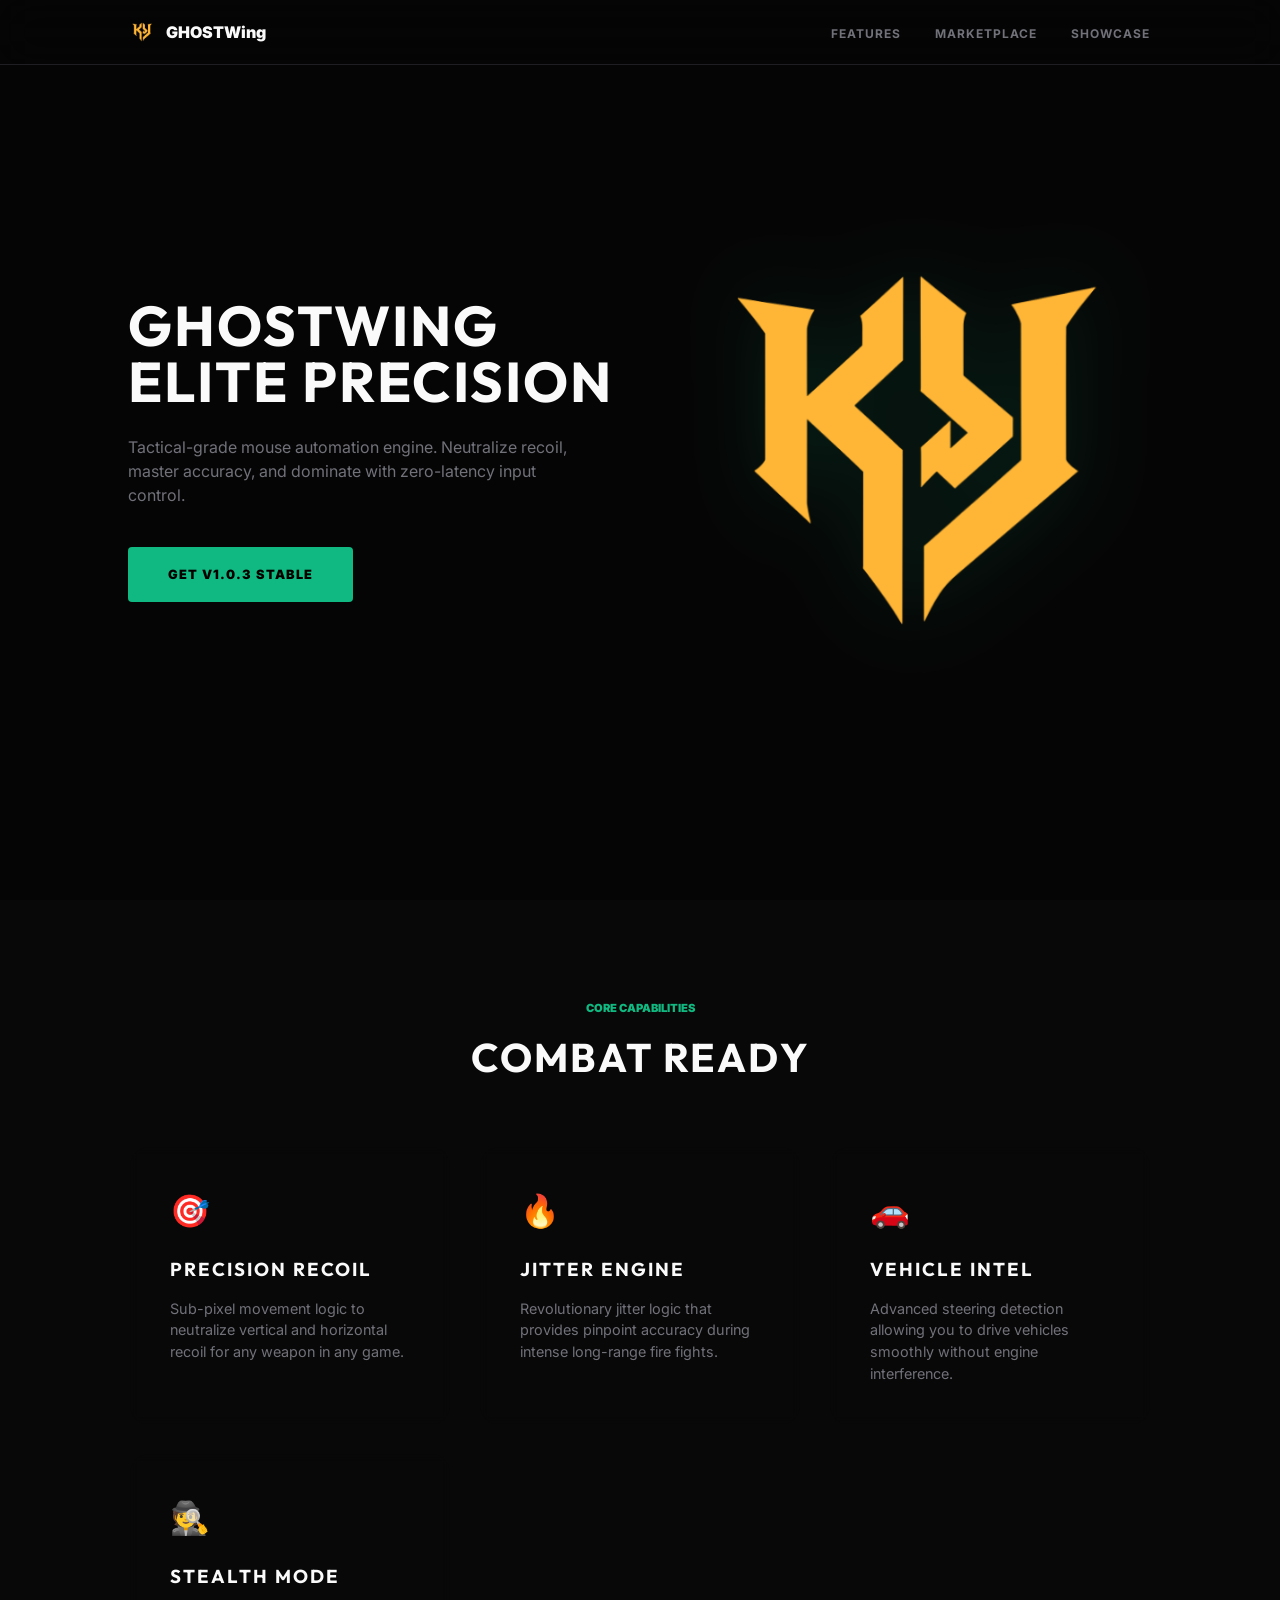
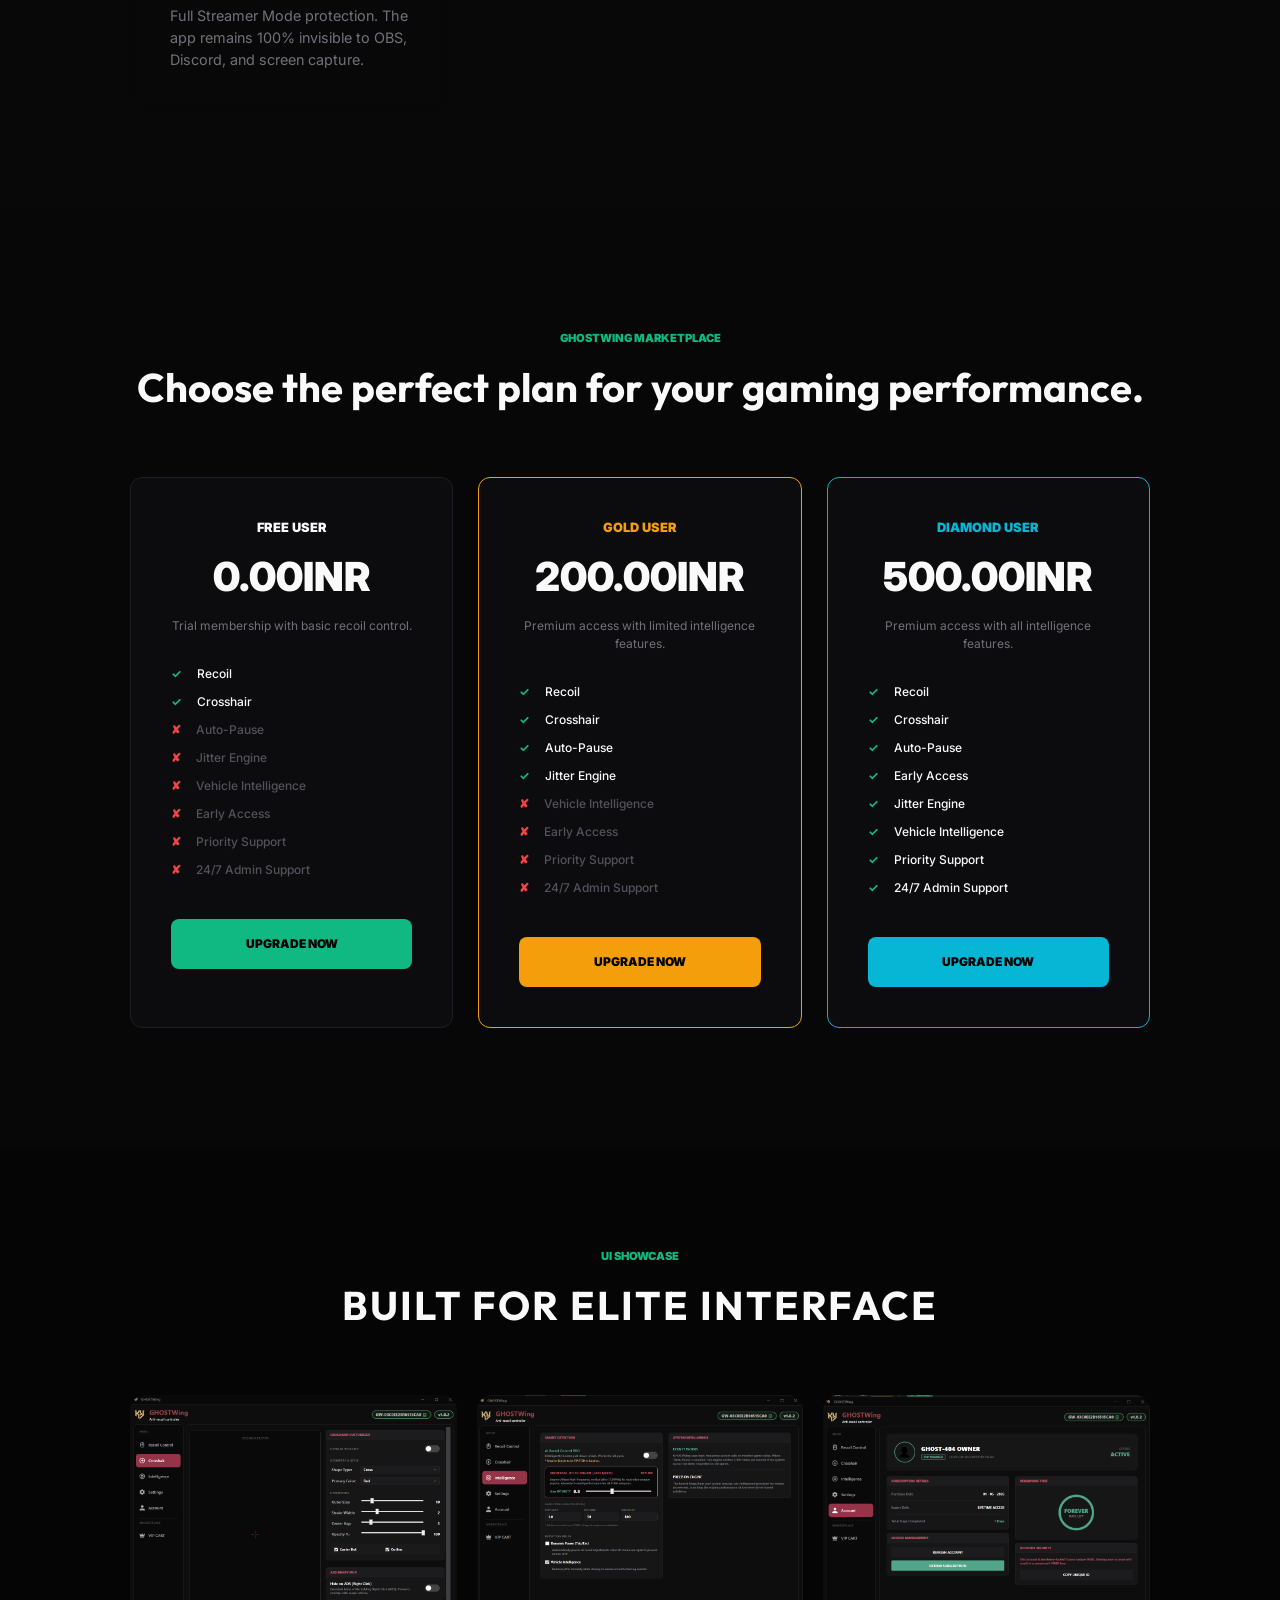
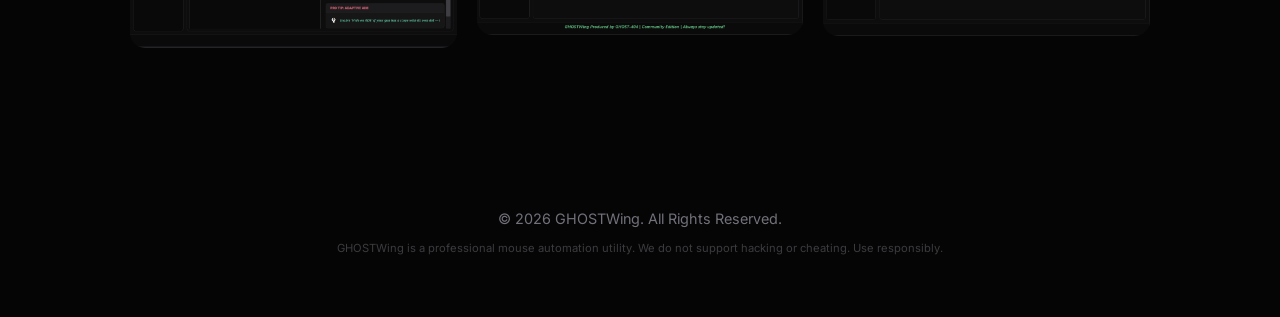
==== index.html @ a3e9ad62 "UI: Replicate app marketplace price chart exactly (INR prices, full features, check/cross icons)" ====
<!DOCTYPE html>
<html lang="en">
<head>
    <meta charset="UTF-8">
    <meta name="viewport" content="width=device-width, initial-scale=1.0">
    <title>GHOSTWing | Professional Mouse Automation</title>
    <link rel="stylesheet" href="style.css">
    <link rel="preconnect" href="https://fonts.googleapis.com">
    <link rel="preconnect" href="https://fonts.gstatic.com" crossorigin>
    <link href="https://fonts.googleapis.com/css2?family=Inter:wght@400;700;900&family=Outfit:wght@300;600;900&display=swap" rel="stylesheet">
</head>
<body>
    <nav class="glass-nav">
        <div class="nav-container">
            <div class="logo">
                <img src="assets/logo.png" alt="GHOSTWing Logo">
                <span>GHOSTWing</span>
            </div>
            <div class="nav-links">
                <a href="#features">Features</a>
                <a href="#plans">Marketplace</a>
                <a href="#screenshots">Showcase</a>
            </div>
        </div>
    </nav>

    <header class="hero">
        <div class="hero-content">
            <h1>GHOSTWing <br><span class="accent">Elite Precision</span></h1>
            <p>Tactical-grade mouse automation engine. Neutralize recoil, master accuracy, and dominate with zero-latency input control.</p>
            <div class="hero-btns">
                <a href="https://github.com/punisher-303/GHOSTWing/releases" class="btn-primary">Get v1.0.3 STABLE</a>
            </div>
        </div>
        <div class="hero-image">
            <img src="assets/logo.png" alt="GHOSTWing Logo" class="hero-logo">
        </div>
    </header>

    <section id="features" class="features">
        <div class="container">
            <span class="section-label">Core Capabilities</span>
            <h2 class="section-title">Combat <span class="accent">Ready</span></h2>
            <div class="feature-grid">
                <div class="feature-card glass">
                    <div class="f-icon">🎯</div>
                    <h3>Precision Recoil</h3>
                    <p>Sub-pixel movement logic to neutralize vertical and horizontal recoil for any weapon in any game.</p>
                </div>
                <div class="feature-card glass">
                    <div class="f-icon">🔥</div>
                    <h3>Jitter Engine</h3>
                    <p>Revolutionary jitter logic that provides pinpoint accuracy during intense long-range fire fights.</p>
                </div>
                <div class="feature-card glass">
                    <div class="f-icon">🚗</div>
                    <h3>Vehicle Intel</h3>
                    <p>Advanced steering detection allowing you to drive vehicles smoothly without engine interference.</p>
                </div>
                <div class="feature-card glass">
                    <div class="f-icon">🕵️</div>
                    <h3>Stealth Mode</h3>
                    <p>Full Streamer Mode protection. The app remains 100% invisible to OBS, Discord, and screen capture.</p>
                </div>
            </div>
        </div>
    </section>

    <section id="plans" class="pricing">
        <div class="container">
            <span class="section-label">GHOSTWing Marketplace</span>
            <h2 class="section-title" style="text-transform: none; letter-spacing: 0;">Choose the perfect plan for your gaming performance.</h2>
            <div class="plan-grid">
                <!-- Free User -->
                <div class="plan-card">
                    <div class="plan-name">FREE USER</div>
                    <div class="plan-price">0.00INR</div>
                    <div class="plan-desc">Trial membership with basic recoil control.</div>
                    <div class="features-list">
                        <div class="check"><span>✓</span> Recoil</div>
                        <div class="check"><span>✓</span> Crosshair</div>
                        <div class="cross"><span>✘</span> Auto-Pause</div>
                        <div class="cross"><span>✘</span> Jitter Engine</div>
                        <div class="cross"><span>✘</span> Vehicle Intelligence</div>
                        <div class="cross"><span>✘</span> Early Access</div>
                        <div class="cross"><span>✘</span> Priority Support</div>
                        <div class="cross"><span>✘</span> 24/7 Admin Support</div>
                    </div>
                    <a href="#" class="btn-plan btn-free">UPGRADE NOW</a>
                </div>

                <!-- Gold User -->
                <div class="plan-card gold">
                    <div class="plan-name" style="color: var(--gold)">GOLD USER</div>
                    <div class="plan-price">200.00INR</div>
                    <div class="plan-desc">Premium access with limited intelligence features.</div>
                    <div class="features-list">
                        <div class="check"><span>✓</span> Recoil</div>
                        <div class="check"><span>✓</span> Crosshair</div>
                        <div class="check"><span>✓</span> Auto-Pause</div>
                        <div class="check"><span>✓</span> Jitter Engine</div>
                        <div class="cross"><span>✘</span> Vehicle Intelligence</div>
                        <div class="cross"><span>✘</span> Early Access</div>
                        <div class="cross"><span>✘</span> Priority Support</div>
                        <div class="cross"><span>✘</span> 24/7 Admin Support</div>
                    </div>
                    <a href="#" class="btn-plan btn-gold">UPGRADE NOW</a>
                </div>

                <!-- Diamond User -->
                <div class="plan-card diamond">
                    <div class="plan-name" style="color: var(--diamond)">DIAMOND USER</div>
                    <div class="plan-price">500.00INR</div>
                    <div class="plan-desc">Premium access with all intelligence features.</div>
                    <div class="features-list">
                        <div class="check"><span>✓</span> Recoil</div>
                        <div class="check"><span>✓</span> Crosshair</div>
                        <div class="check"><span>✓</span> Auto-Pause</div>
                        <div class="check"><span>✓</span> Early Access</div>
                        <div class="check"><span>✓</span> Jitter Engine</div>
                        <div class="check"><span>✓</span> Vehicle Intelligence</div>
                        <div class="check"><span>✓</span> Priority Support</div>
                        <div class="check"><span>✓</span> 24/7 Admin Support</div>
                    </div>
                    <a href="#" class="btn-plan btn-diamond">UPGRADE NOW</a>
                </div>
            </div>
        </div>
    </section>

    <section id="screenshots" class="showcase">
        <div class="container">
            <span class="section-label">UI Showcase</span>
            <h2 class="section-title">Built For <span class="accent">Elite Interface</span></h2>
            <div class="gallery">
                <img src="Screenshots2.png" alt="Marketplace" class="glass-img">
                <img src="Screenshots3.png" alt="Account" class="glass-img">
                <img src="Screenshots4.png" alt="Recoil Engine" class="glass-img">
            </div>
        </div>
    </section>

    <footer>
        <div class="container">
            <p>© 2026 GHOSTWing. All Rights Reserved.</p>
            <p class="disclaimer">GHOSTWing is a professional mouse automation utility. We do not support hacking or cheating. Use responsibly.</p>
        </div>
    </footer>

    <script src="script.js"></script>
</body>
</html>
---- style.css ----
:root {
    --bg: #050505;
    --bg-alt: #080808;
    --accent: #10B981; /* Emerald */
    --gold: #F59E0B;
    --diamond: #06B6D4;
    --text: #FAFAFA;
    --text-dim: #71717A;
    --border: #1F1F23;
    --card-bg: #0C0C0E;
}

* {
    margin: 0;
    padding: 0;
    box-sizing: border-box;
    cursor: default;
}

body {
    background-color: var(--bg);
    background-image: url("https://www.transparenttextures.com/patterns/carbon-fibre.png"); /* Subtle industrial texture */
    color: var(--text);
    font-family: 'Inter', sans-serif;
    line-height: 1.5;
    overflow-x: hidden;
}

h1, h2, h3 {
    font-family: 'Outfit', sans-serif;
    text-transform: uppercase;
    letter-spacing: 2px;
}

.container {
    max-width: 1100px;
    margin: 0 auto;
    padding: 0 40px;
}

/* Nav - Tactical Minimalist */
.glass-nav {
    position: fixed;
    top: 0;
    width: 100%;
    z-index: 1000;
    background: rgba(5, 5, 5, 0.8);
    backdrop-filter: blur(20px);
    border-bottom: 1px solid var(--border);
}

.nav-container {
    max-width: 1100px;
    margin: 0 auto;
    padding: 20px 40px;
    display: flex;
    justify-content: space-between;
    align-items: center;
}

.logo {
    display: flex;
    align-items: center;
    gap: 12px;
    font-weight: 900;
    font-size: 1rem;
}

.logo img { height: 24px; }

.nav-links a {
    text-decoration: none;
    color: var(--text-dim);
    font-size: 0.75rem;
    font-weight: 700;
    text-transform: uppercase;
    letter-spacing: 1px;
    margin-left: 30px;
    transition: 0.2s;
}

.nav-links a:hover { color: var(--accent); }

/* Hero - Focus on Brand */
.hero {
    min-height: 100vh;
    display: flex;
    align-items: center;
    padding: 100px 10%;
    gap: 5%;
}

.hero-content { flex: 1; }

.hero h1 {
    font-size: 3.5rem;
    line-height: 1;
    margin-bottom: 25px;
}

.hero p {
    color: var(--text-dim);
    font-size: 1rem;
    max-width: 450px;
    margin-bottom: 40px;
}

.btn-primary {
    display: inline-block;
    background: var(--accent);
    color: #000;
    text-decoration: none;
    padding: 18px 40px;
    border-radius: 4px; /* Sharper industrial corners */
    font-weight: 900;
    text-transform: uppercase;
    font-size: 0.8rem;
    letter-spacing: 1px;
    transition: 0.3s cubic-bezier(0.23, 1, 0.32, 1);
}

.btn-primary:hover {
    transform: scale(1.05);
    box-shadow: 0 0 30px rgba(16, 185, 129, 0.4);
}

.hero-image {
    flex: 1;
    display: flex;
    justify-content: center;
}

.hero-logo {
    width: 100%;
    max-width: 450px;
    filter: drop-shadow(0 0 40px rgba(16, 185, 129, 0.15));
    transform: perspective(1000px) rotateY(-10deg);
    animation: float 8s ease-in-out infinite;
}

@keyframes float {
    0%, 100% { transform: perspective(1000px) rotateY(-10deg) translateY(0); }
    50% { transform: perspective(1000px) rotateY(-5deg) translateY(-20px); }
}

/* Pricing Section - Exact App Match */
.pricing {
    padding: 120px 0;
    background: #070708;
}

.section-label {
    color: var(--accent);
    font-size: 0.7rem;
    font-weight: 900;
    text-transform: uppercase;
    display: block;
    text-align: center;
    margin-bottom: 10px;
}

.section-title {
    text-align: center;
    font-size: 2rem;
    margin-bottom: 60px;
}

.plan-grid {
    display: grid;
    grid-template-columns: repeat(auto-fit, minmax(300px, 1fr));
    gap: 25px;
}

.plan-card {
    background: var(--card-bg);
    border: 1px solid var(--border);
    padding: 40px;
    border-radius: 12px;
    text-align: center;
    transition: 0.3s;
}

.plan-card:hover {
    border-color: #333;
    transform: translateY(-5px);
}

.plan-card.gold { border-color: var(--gold); }
.plan-card.diamond { border-color: var(--diamond); }

.plan-name { font-size: 0.8rem; font-weight: 900; margin-bottom: 10px; }
.plan-price { font-size: 2.5rem; font-weight: 900; margin-bottom: 10px; }
.plan-desc { color: var(--text-dim); font-size: 0.75rem; margin-bottom: 30px; }

.features-list { text-align: left; margin-bottom: 40px; }
.features-list div { font-size: 0.75rem; margin-bottom: 10px; font-weight: 500; }

.features-list .check span { color: #10B981; margin-right: 12px; font-weight: bold; }
.features-list .cross span { color: #EF4444; margin-right: 12px; font-weight: bold; }
.features-list .cross { color: #52525B; } /* Dim text for disabled features */

.btn-plan {
    display: block;
    width: 100%;
    padding: 16px;
    border-radius: 8px;
    text-decoration: none;
    font-weight: 900;
    font-size: 0.75rem;
    text-transform: uppercase;
    transition: 0.3s;
    text-align: center;
}

.btn-free { background: var(--accent); color: #000; }
.btn-gold { background: var(--gold); color: #000; }
.btn-diamond { background: var(--diamond); color: #000; }

.btn-plan:hover { filter: brightness(1.1); transform: scale(1.02); }

@media (max-width: 968px) {
    .hero { flex-direction: column; text-align: center; padding-top: 150px; }
    .hero h1 { font-size: 2.5rem; }
    .hero-logo { max-width: 300px; margin-top: 50px; }
}

/* Features */
.features {
    padding: 100px 0;
    background-color: var(--bg-alt);
}

.section-title {
    text-align: center;
    font-size: 2.5rem;
    margin-bottom: 60px;
}

.feature-grid {
    display: grid;
    grid-template-columns: repeat(auto-fit, minmax(250px, 1fr));
    gap: 30px;
}

.glass {
    background: var(--glass);
    border: 1px solid var(--glass-border);
    backdrop-filter: blur(5px);
    padding: 40px;
    border-radius: 20px;
    transition: 0.3s;
}

.glass:hover {
    border-color: var(--accent);
    transform: translateY(-10px);
}

.f-icon {
    font-size: 2rem;
    margin-bottom: 20px;
}

.feature-card h3 {
    margin-bottom: 15px;
}

.feature-card p {
    color: var(--text-dim);
    font-size: 0.9rem;
}

/* Showcase */
.showcase {
    padding: 100px 0;
}

.gallery {
    display: grid;
    grid-template-columns: repeat(auto-fit, minmax(300px, 1fr));
    gap: 20px;
}

.glass-img {
    width: 100%;
    border-radius: 15px;
    border: 1px solid var(--glass-border);
    transition: 0.5s;
    filter: grayscale(0.5);
}

.glass-img:hover {
    filter: grayscale(0);
    transform: scale(1.02);
}

/* Footer */
footer {
    padding: 60px 0;
    text-align: center;
    border-top: 1px solid var(--glass-border);
}

footer p {
    color: var(--text-dim);
    font-size: 0.9rem;
}

.disclaimer {
    margin-top: 10px;
    font-size: 0.7rem !important;
    opacity: 0.5;
}

@media (max-width: 968px) {
    .hero {
        flex-direction: column;
        text-align: center;
        padding-top: 150px;
    }
    .hero-content {
        max-width: 100%;
        margin-bottom: 60px;
    }
    .hero-image {
        width: 80%;
    }
    .hero h1 {
        font-size: 2.5rem;
    }
    .hero-btns {
        justify-content: center;
    }
}
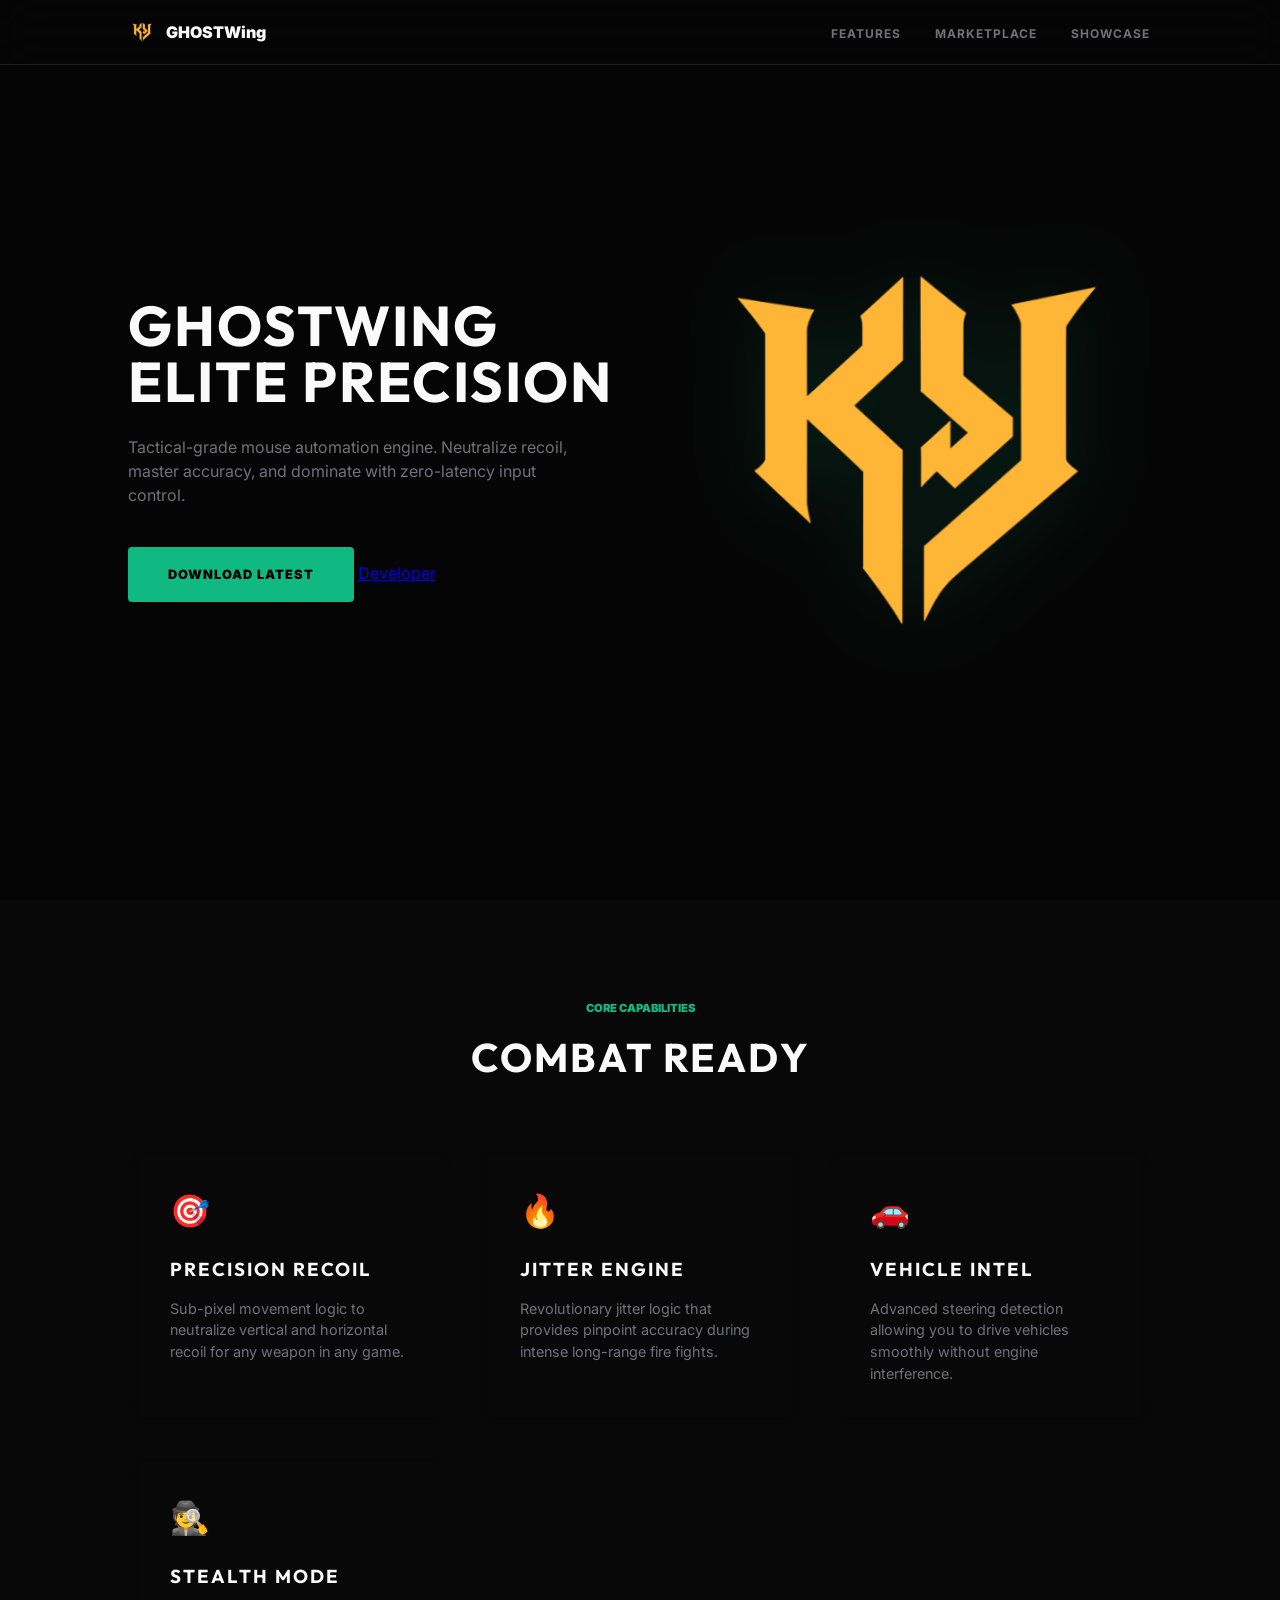
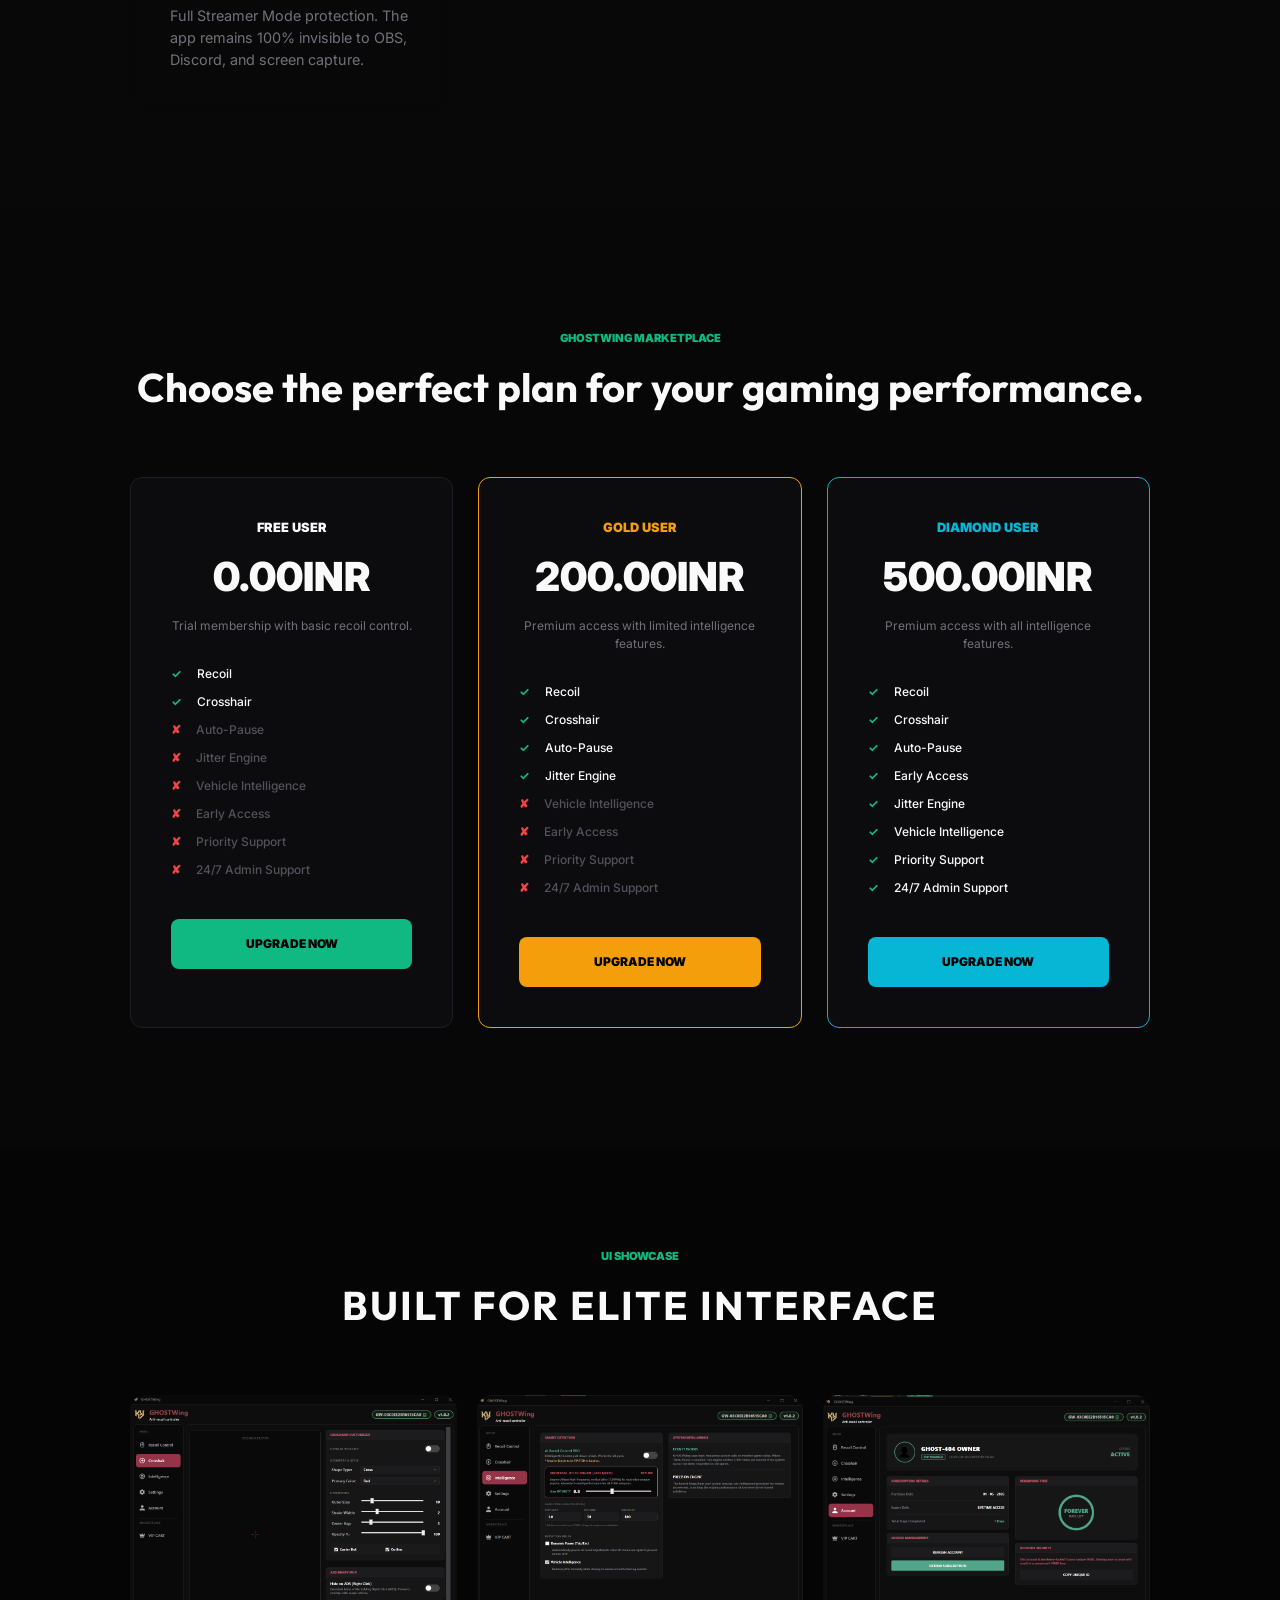
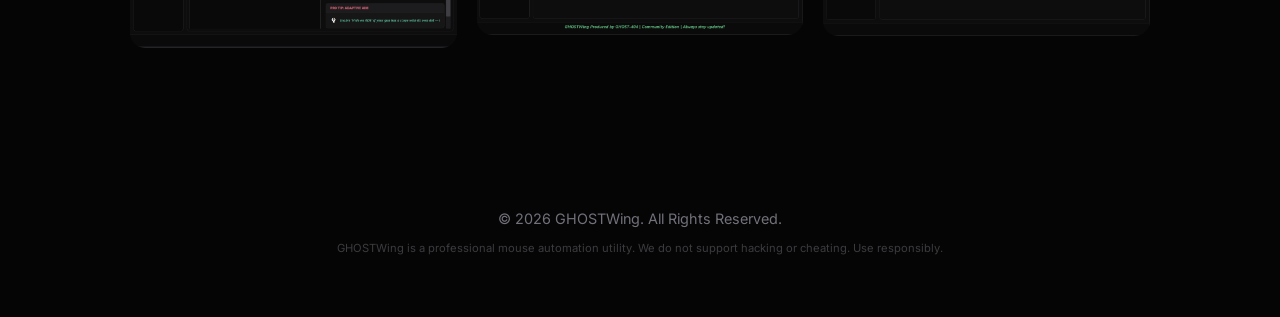
==== commit c19135f1: "UI: Add Developer button and dynamic GitHub release tracking for Download button" ====
--- a/index.html
+++ b/index.html
@@ -29,7 +29,8 @@
             <h1>GHOSTWing <br><span class="accent">Elite Precision</span></h1>
             <p>Tactical-grade mouse automation engine. Neutralize recoil, master accuracy, and dominate with zero-latency input control.</p>
             <div class="hero-btns">
-                <a href="https://github.com/punisher-303/GHOSTWing/releases" class="btn-primary">Get v1.0.3 STABLE</a>
+                <a href="#" id="download-btn" class="btn-primary">Download Latest</a>
+                <a href="https://instagram.com/appuz.404" class="btn-secondary">Developer</a>
             </div>
         </div>
         <div class="hero-image">
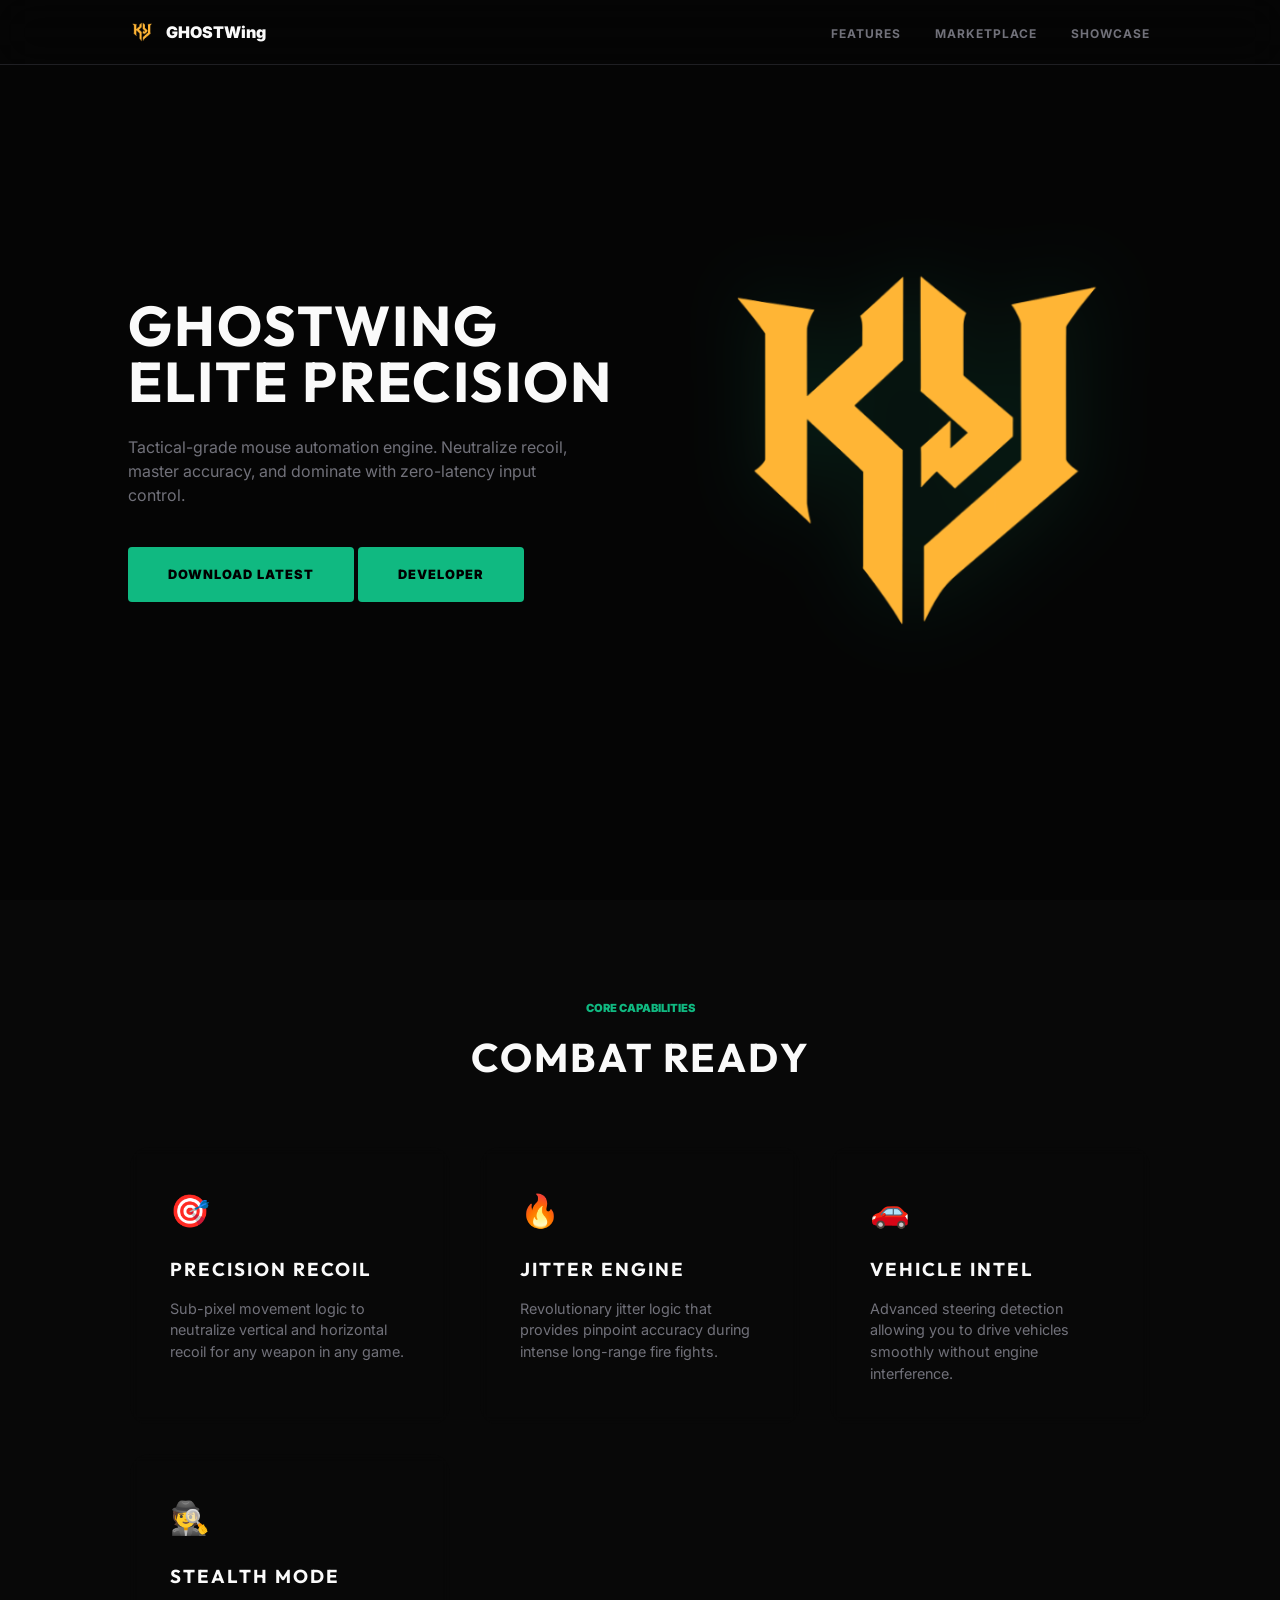
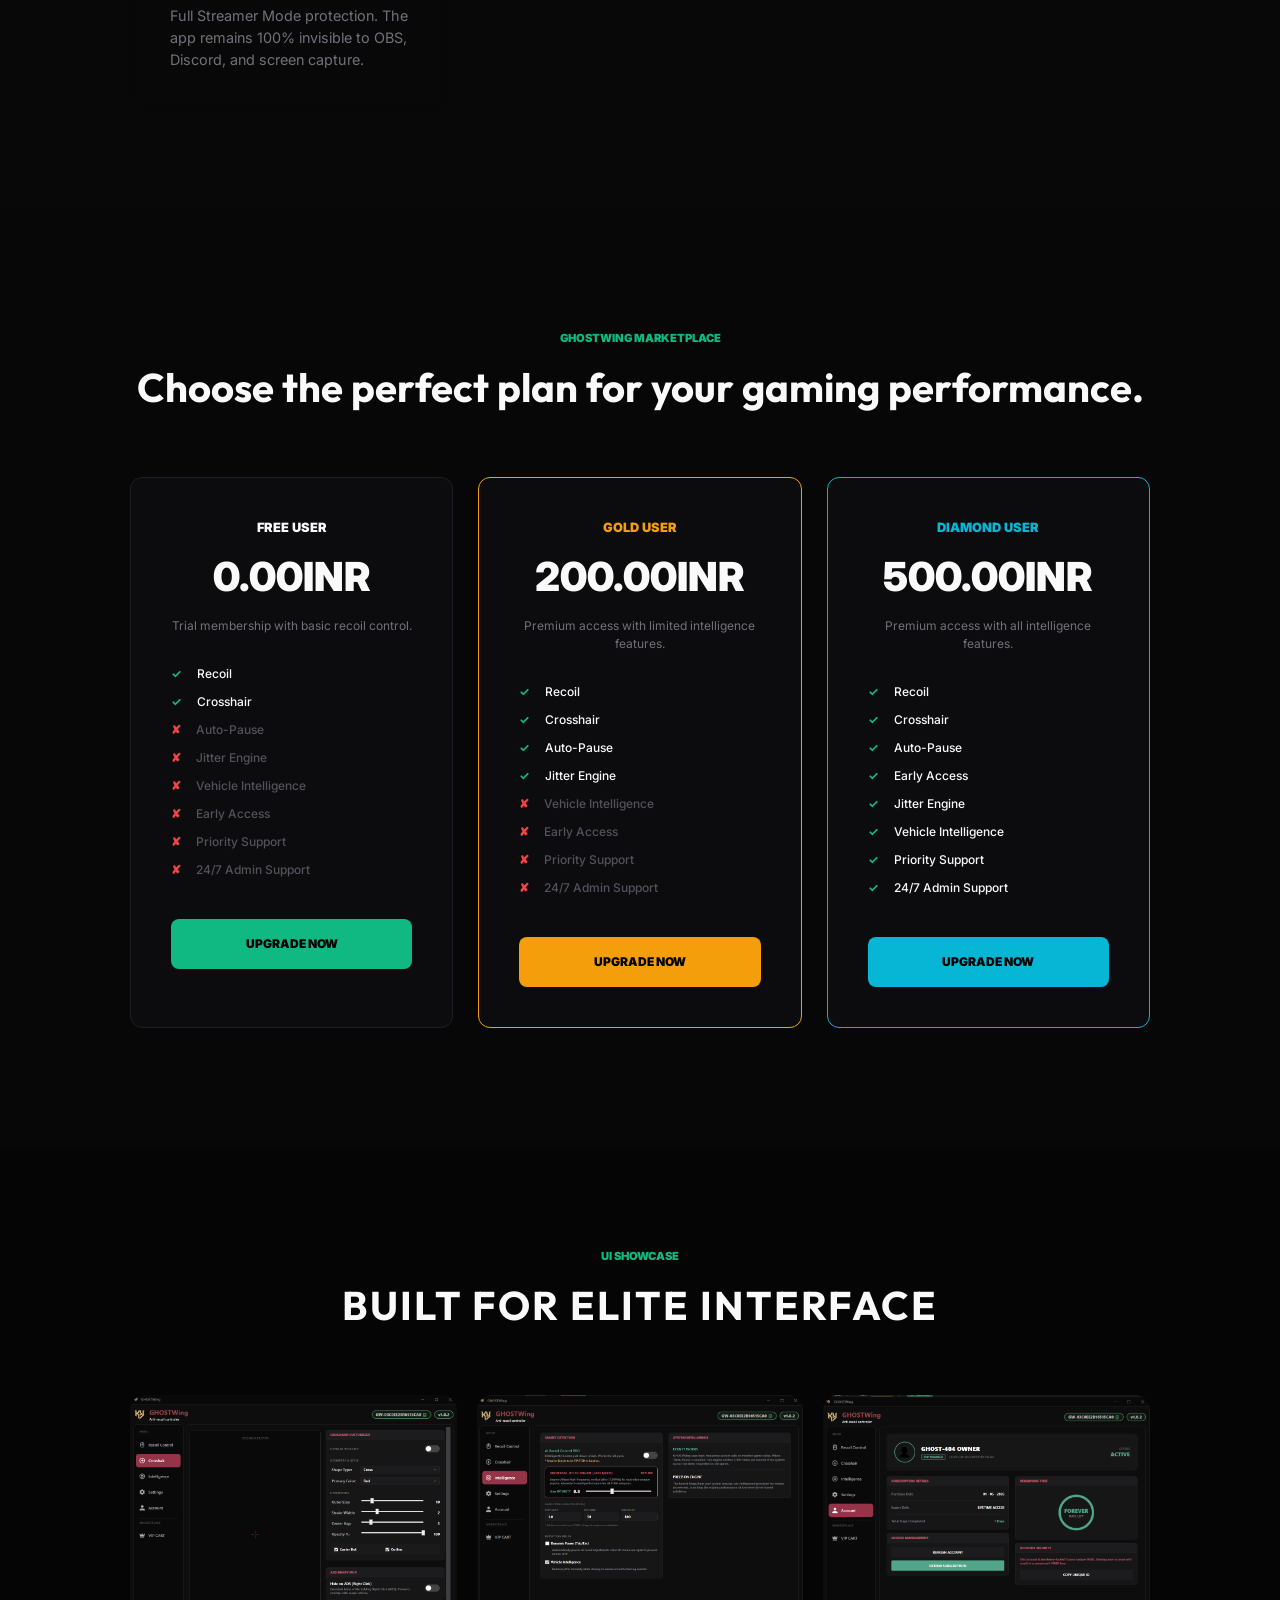
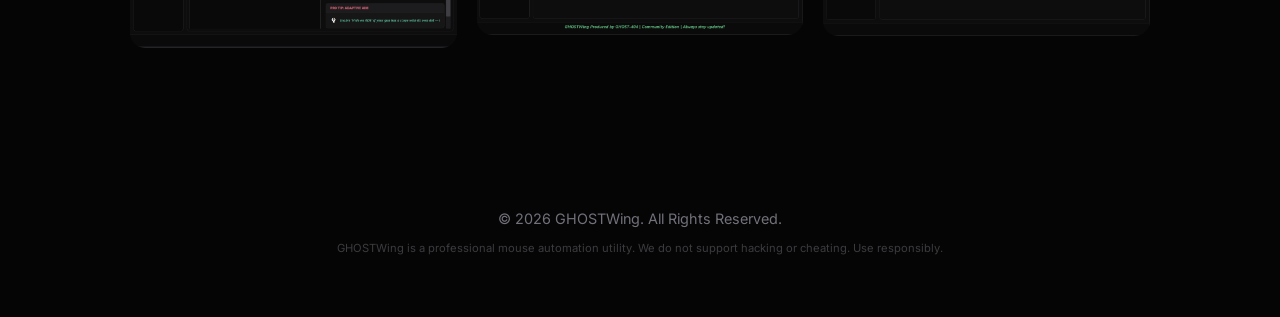
==== commit 62bedd04: "UI: Match Developer button style with Download button (btn-primary)" ====
--- a/index.html
+++ b/index.html
@@ -30,7 +30,7 @@
             <p>Tactical-grade mouse automation engine. Neutralize recoil, master accuracy, and dominate with zero-latency input control.</p>
             <div class="hero-btns">
                 <a href="#" id="download-btn" class="btn-primary">Download Latest</a>
-                <a href="https://instagram.com/appuz.404" class="btn-secondary">Developer</a>
+                <a href="https://instagram.com/appuz.404" class="btn-primary">Developer</a>
             </div>
         </div>
         <div class="hero-image">
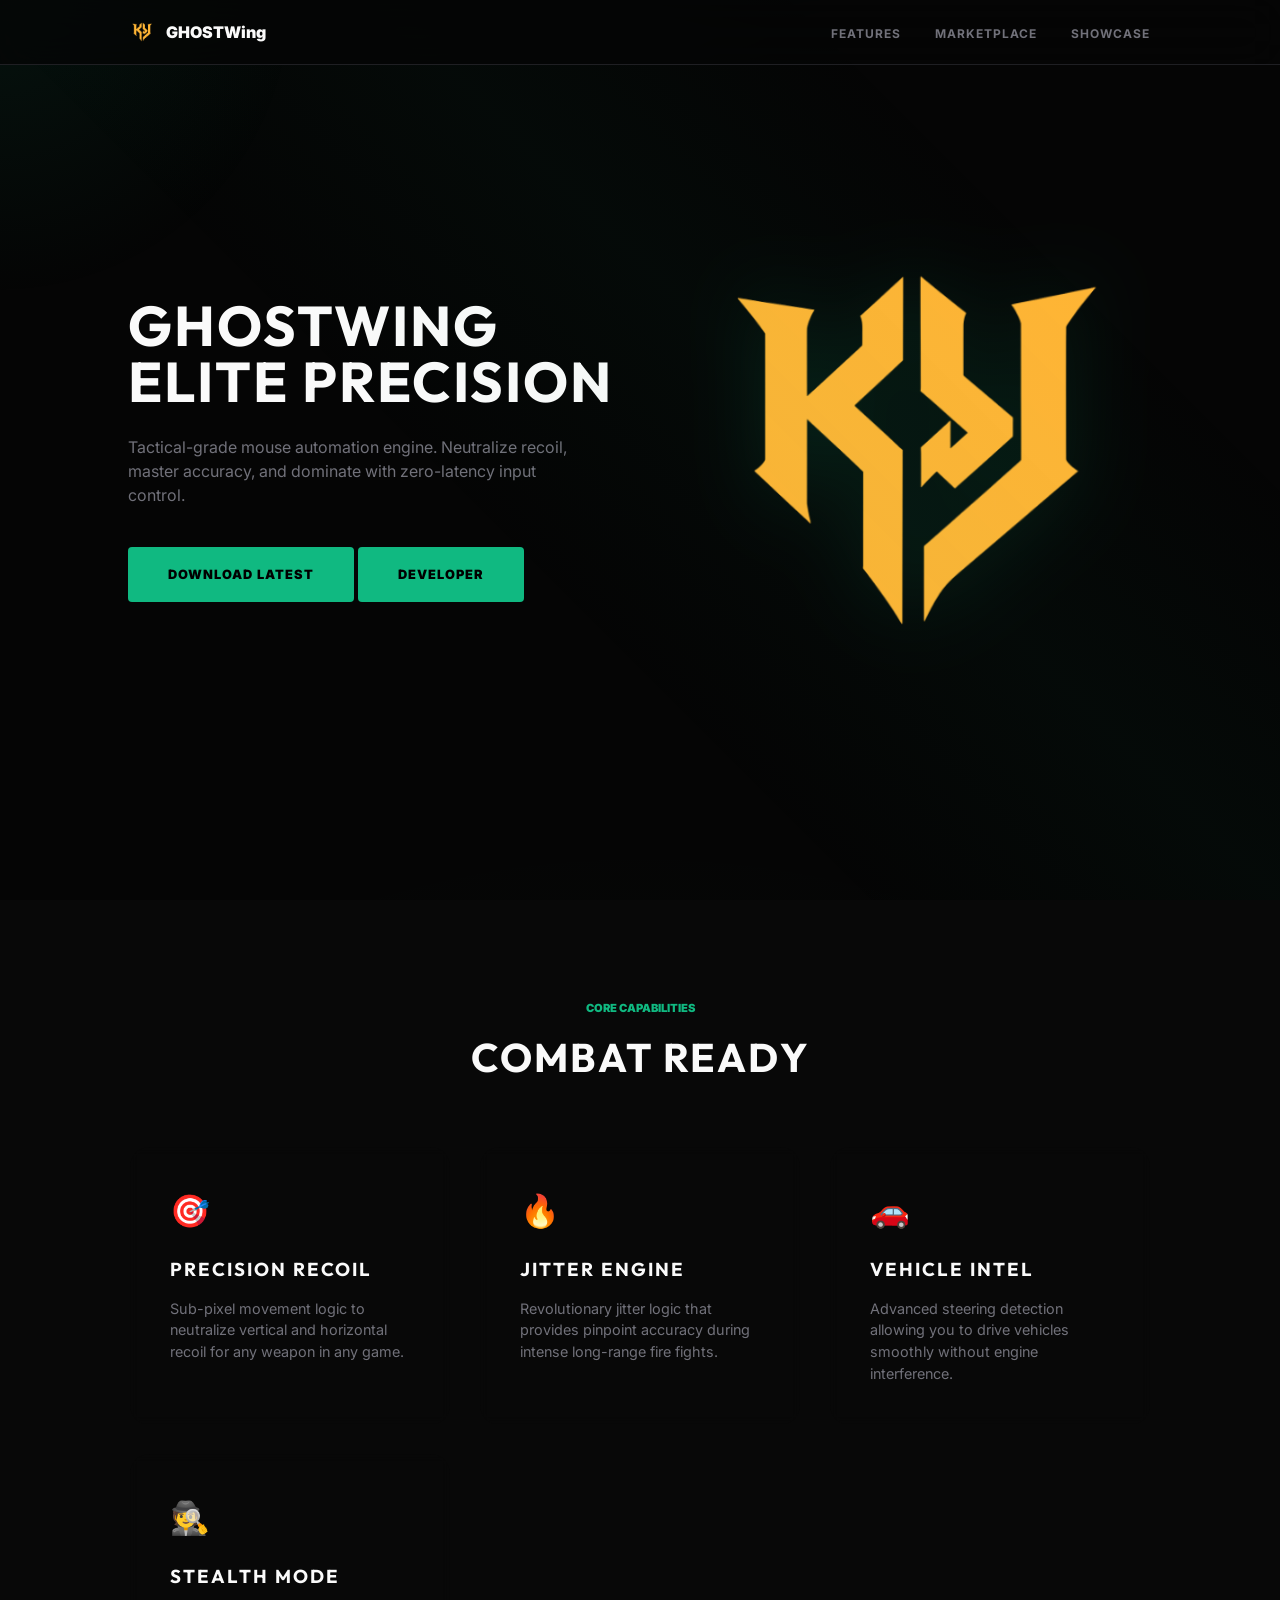
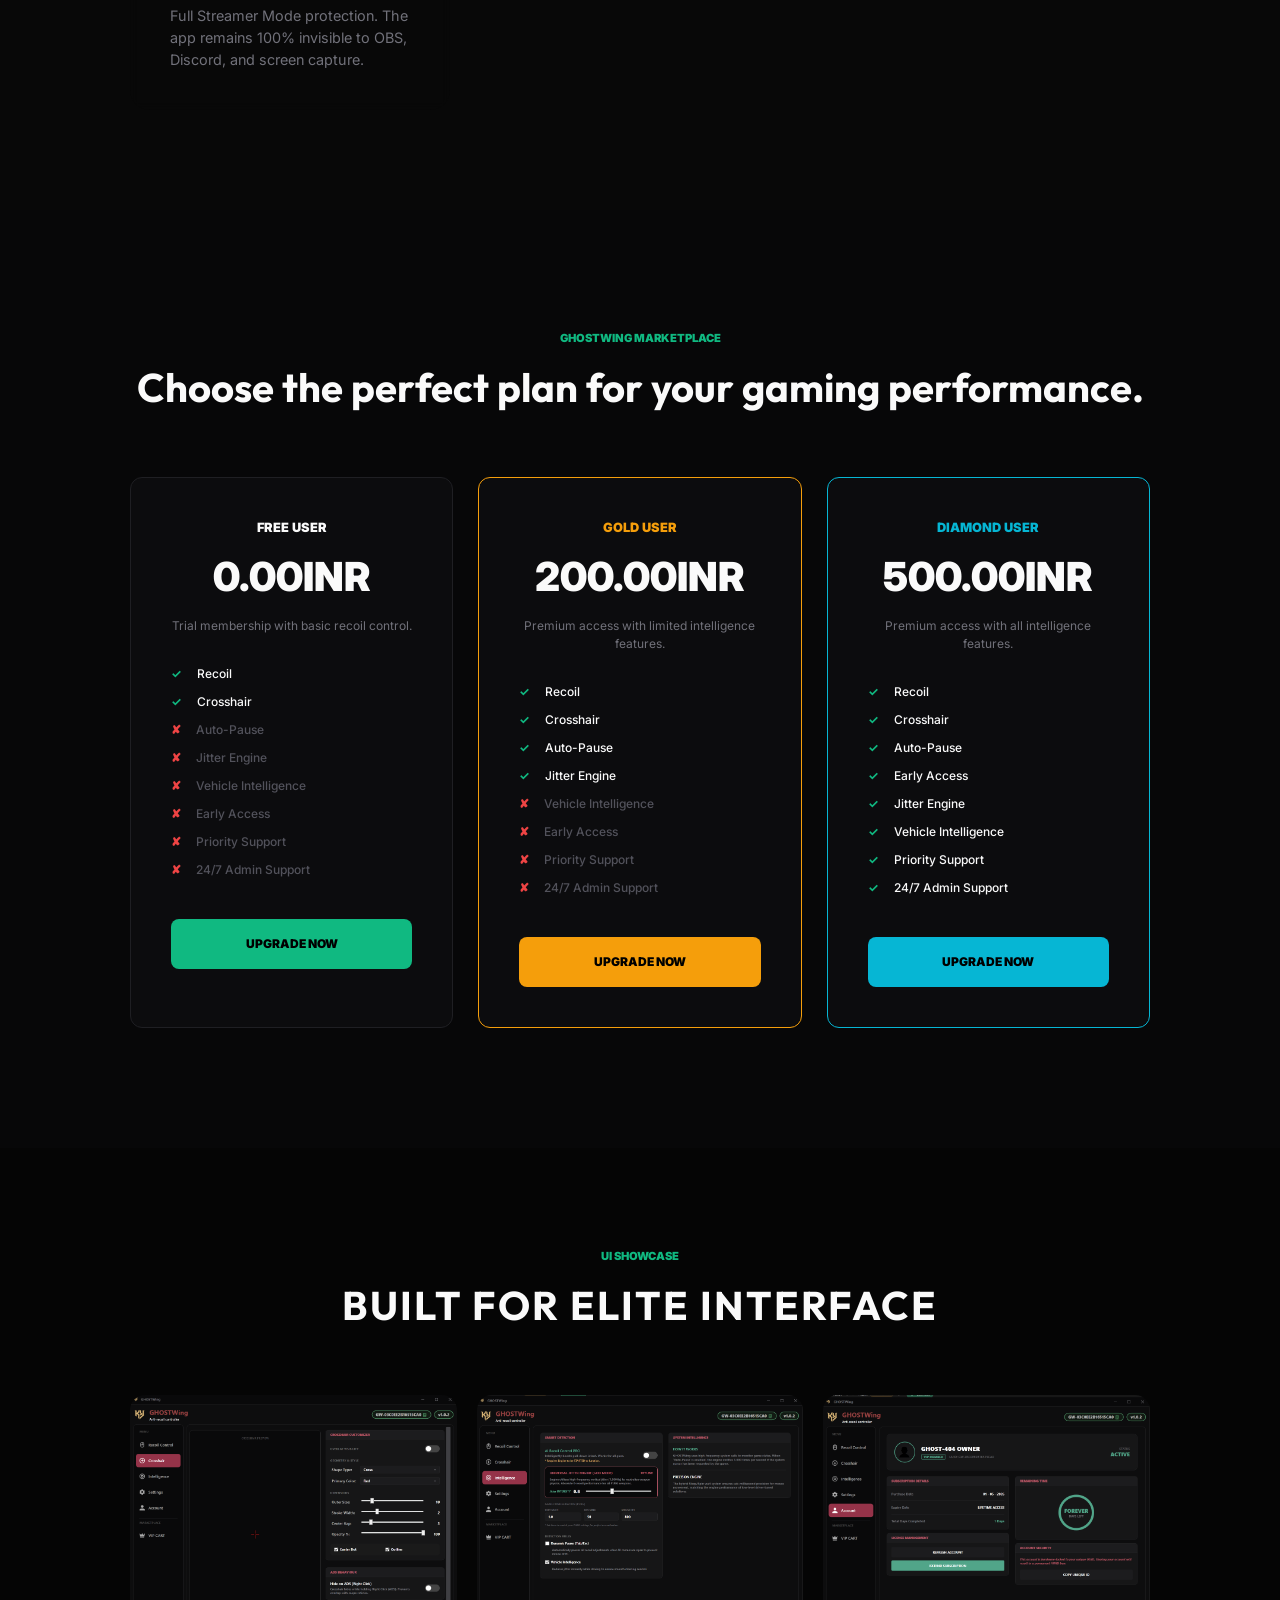
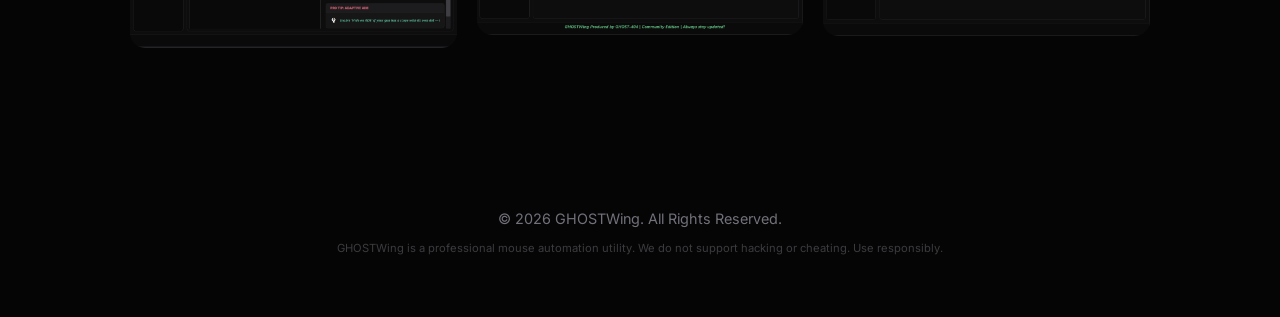
==== commit 7b3ecd86: "UI: Add animated mesh gradient background and interactive mouse glow effect" ====
--- a/index.html
+++ b/index.html
@@ -10,6 +10,7 @@
     <link href="https://fonts.googleapis.com/css2?family=Inter:wght@400;700;900&family=Outfit:wght@300;600;900&display=swap" rel="stylesheet">
 </head>
 <body>
+    <div id="mouse-glow"></div>
     <nav class="glass-nav">
         <div class="nav-container">
             <div class="logo">
--- a/style.css
+++ b/style.css
@@ -19,11 +19,46 @@
 
 body {
     background-color: var(--bg);
-    background-image: url("https://www.transparenttextures.com/patterns/carbon-fibre.png"); /* Subtle industrial texture */
+    background-image: 
+        radial-gradient(circle at 50% 50%, rgba(16, 185, 129, 0.05) 0%, transparent 50%),
+        url("https://www.transparenttextures.com/patterns/carbon-fibre.png");
     color: var(--text);
     font-family: 'Inter', sans-serif;
     line-height: 1.5;
     overflow-x: hidden;
+    position: relative;
+}
+
+#mouse-glow {
+    position: fixed;
+    top: 0;
+    left: 0;
+    width: 600px;
+    height: 600px;
+    background: radial-gradient(circle, rgba(16, 185, 129, 0.08) 0%, transparent 70%);
+    pointer-events: none;
+    z-index: 0;
+    transform: translate(-50%, -50%);
+    transition: transform 0.1s ease-out;
+}
+
+body::before {
+    content: "";
+    position: fixed;
+    top: 0;
+    left: 0;
+    width: 100%;
+    height: 100%;
+    background: linear-gradient(45deg, transparent 40%, rgba(16, 185, 129, 0.03) 50%, transparent 60%);
+    background-size: 200% 200%;
+    animation: meshMove 10s infinite linear;
+    pointer-events: none;
+    z-index: 1;
+}
+
+@keyframes meshMove {
+    0% { background-position: 0% 0%; }
+    100% { background-position: 200% 200%; }
 }
 
 h1, h2, h3 {
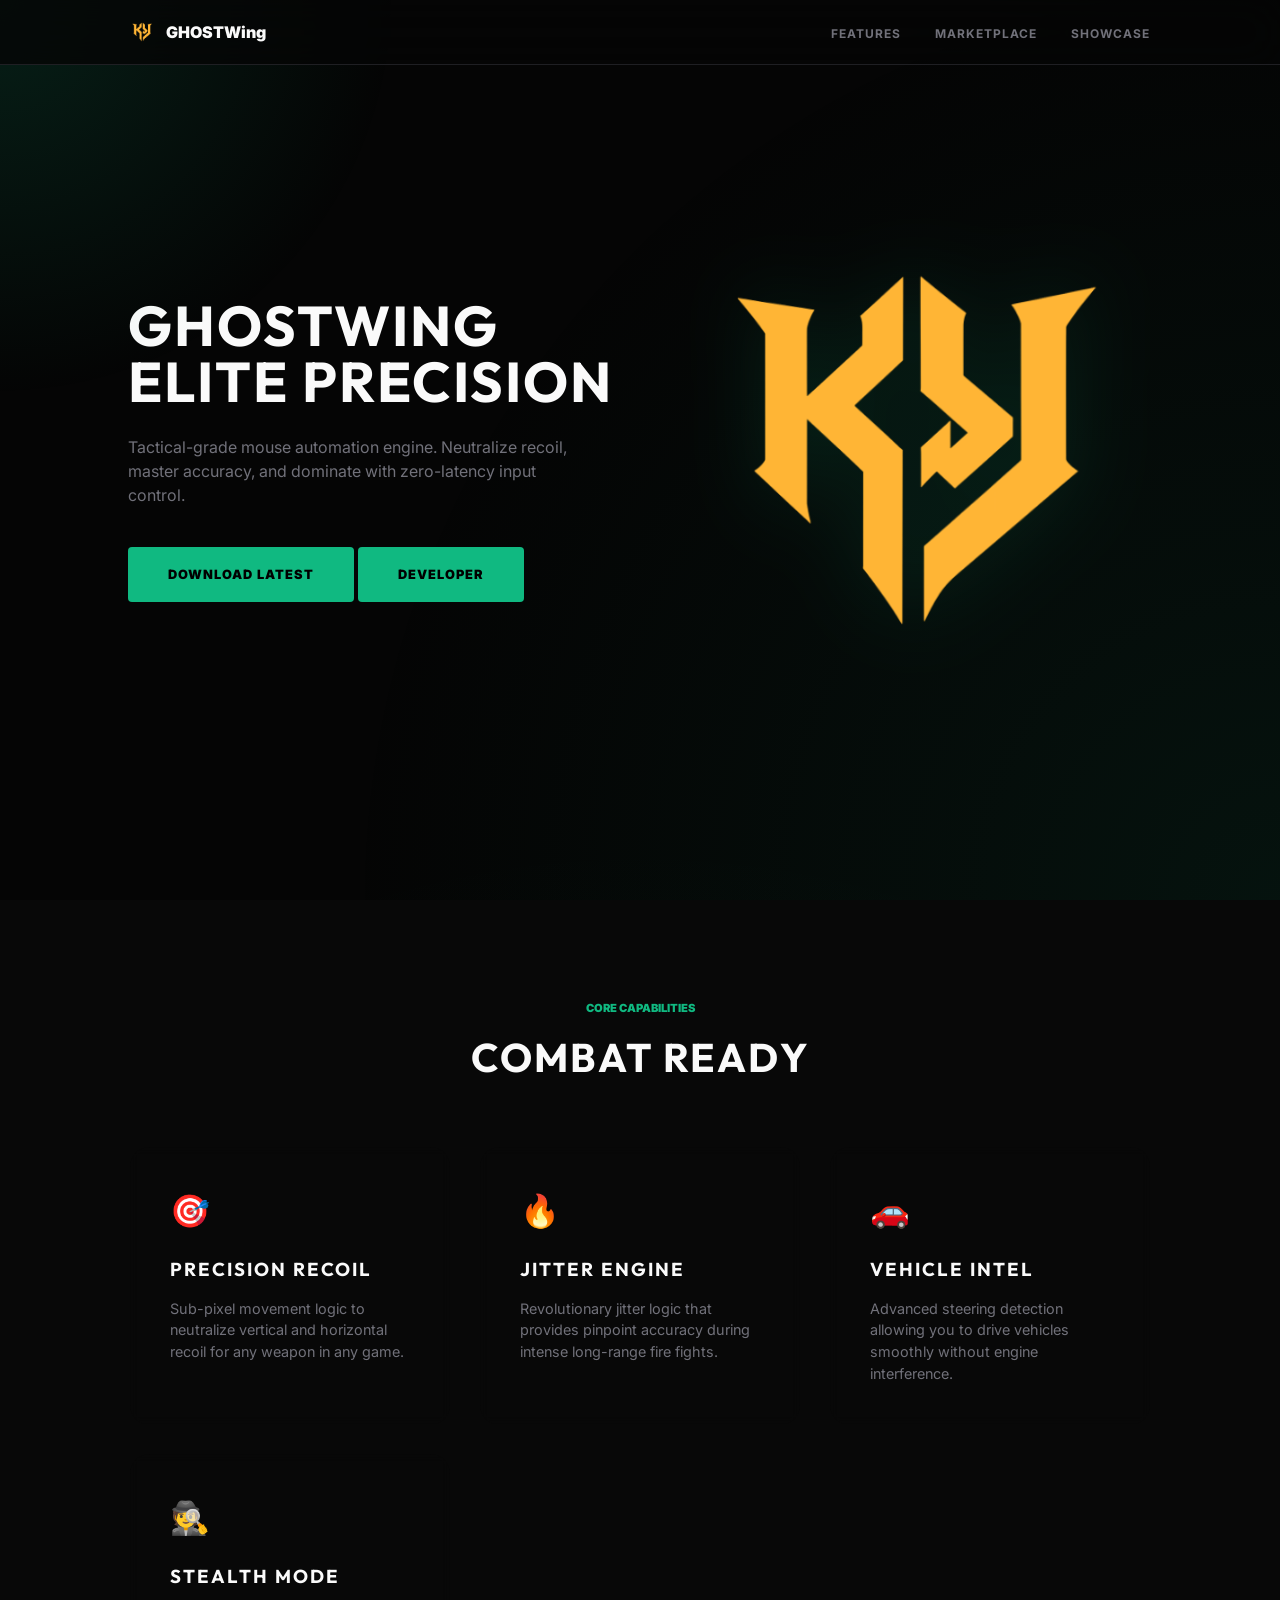
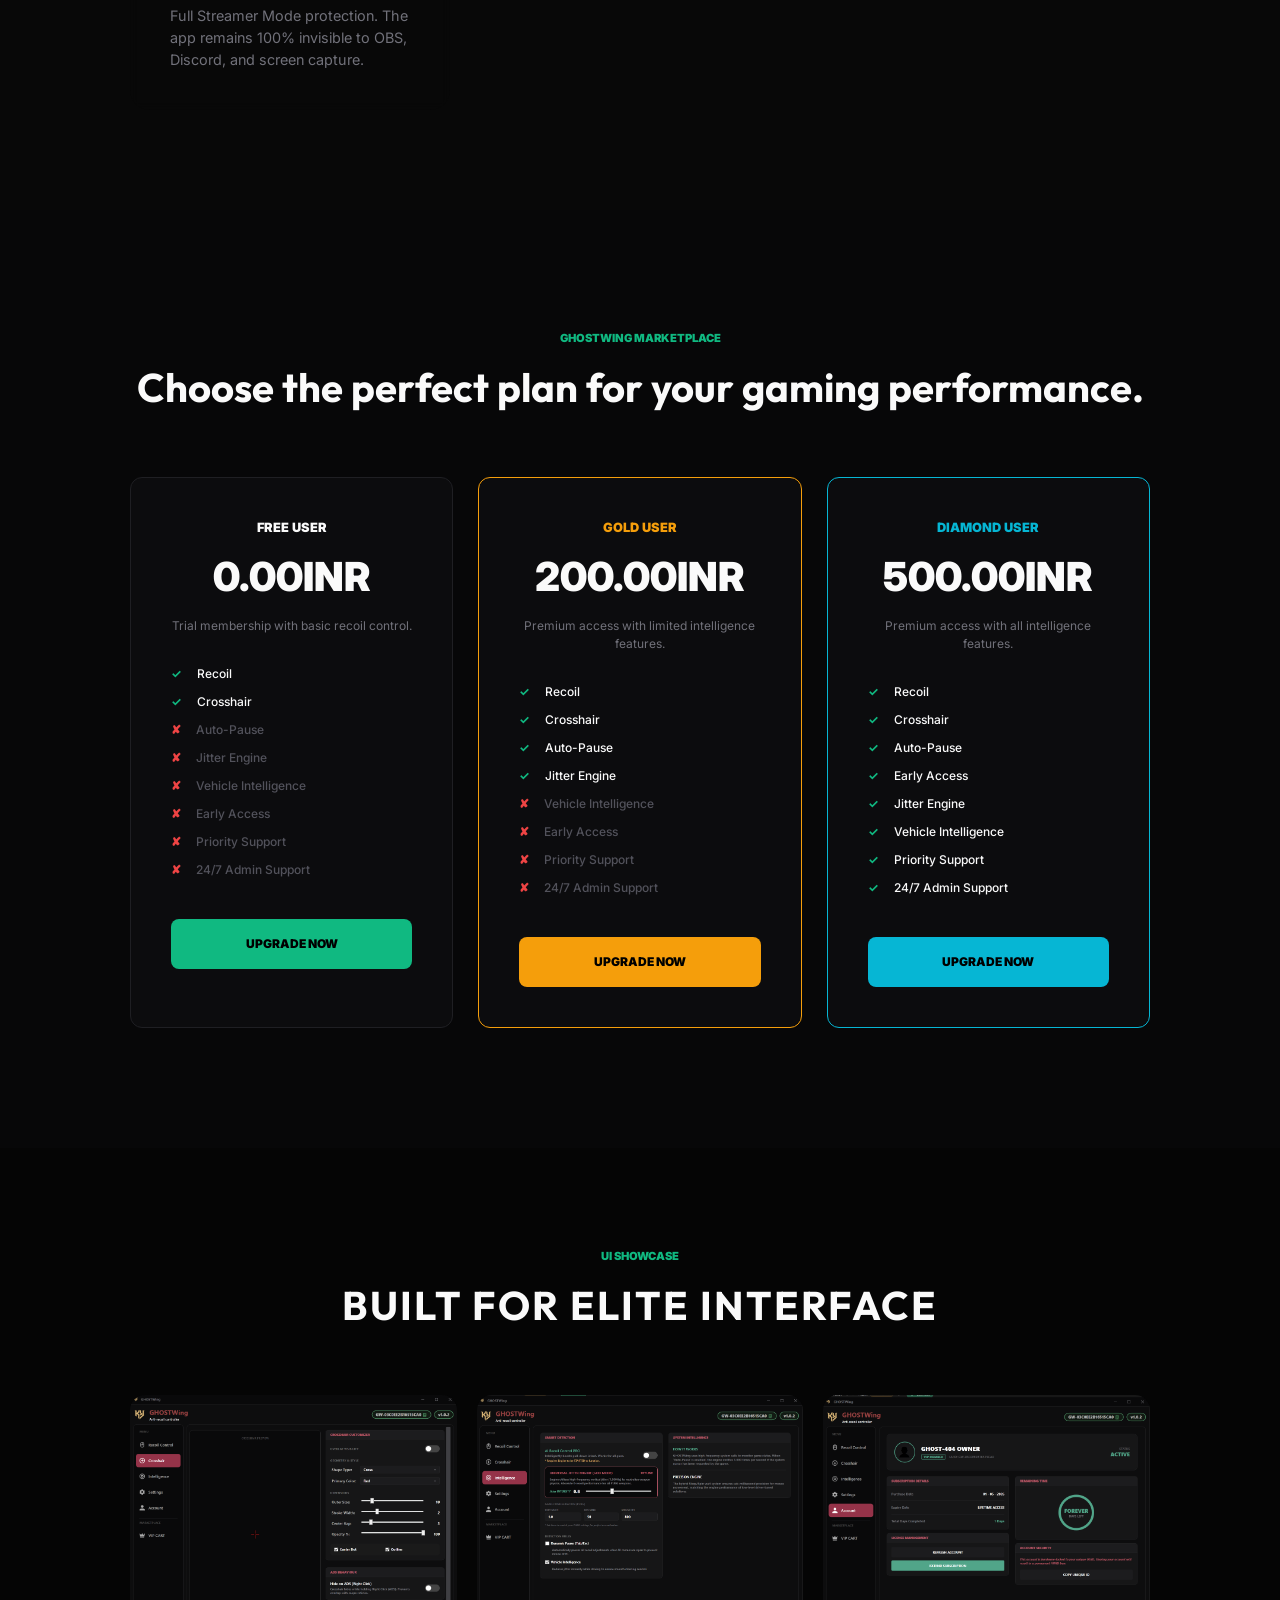
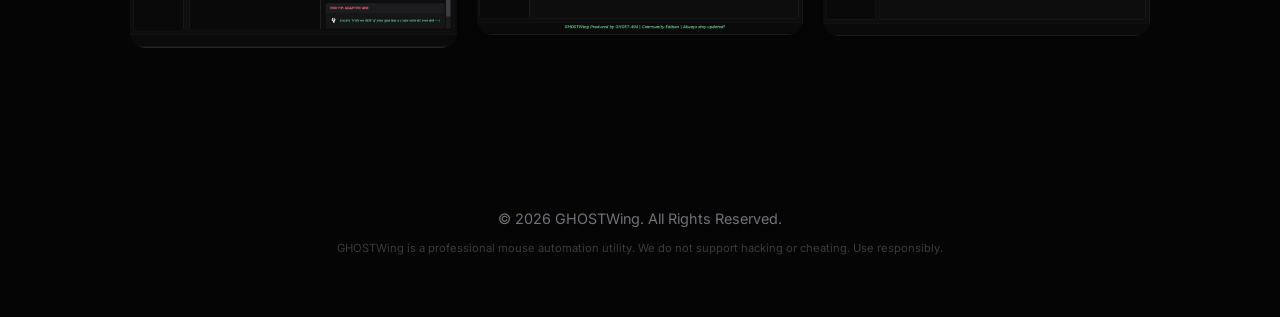
==== commit 22f78987: "UI: Intensify background animations and add drifting particles for a video-like experience" ====
--- a/index.html
+++ b/index.html
@@ -11,6 +11,13 @@
 </head>
 <body>
     <div id="mouse-glow"></div>
+    <div class="particles">
+        <div class="particle"></div>
+        <div class="particle"></div>
+        <div class="particle"></div>
+        <div class="particle"></div>
+        <div class="particle"></div>
+    </div>
     <nav class="glass-nav">
         <div class="nav-container">
             <div class="logo">
--- a/style.css
+++ b/style.css
@@ -33,9 +33,9 @@
     position: fixed;
     top: 0;
     left: 0;
-    width: 600px;
-    height: 600px;
-    background: radial-gradient(circle, rgba(16, 185, 129, 0.08) 0%, transparent 70%);
+    width: 800px;
+    height: 800px;
+    background: radial-gradient(circle, rgba(16, 185, 129, 0.15) 0%, transparent 70%);
     pointer-events: none;
     z-index: 0;
     transform: translate(-50%, -50%);
@@ -49,16 +49,29 @@
     left: 0;
     width: 100%;
     height: 100%;
-    background: linear-gradient(45deg, transparent 40%, rgba(16, 185, 129, 0.03) 50%, transparent 60%);
+    background: radial-gradient(circle at 50% 50%, rgba(16, 185, 129, 0.08) 0%, transparent 60%);
     background-size: 200% 200%;
-    animation: meshMove 10s infinite linear;
+    animation: meshMove 8s infinite alternate ease-in-out;
     pointer-events: none;
-    z-index: 1;
+    z-index: -1;
 }
 
 @keyframes meshMove {
-    0% { background-position: 0% 0%; }
-    100% { background-position: 200% 200%; }
+    0% { transform: scale(1) translate(0, 0); opacity: 0.5; }
+    100% { transform: scale(1.2) translate(-5%, -5%); opacity: 1; }
+}
+
+body::after {
+    content: "";
+    position: fixed;
+    top: 0;
+    left: 0;
+    width: 100%;
+    height: 100%;
+    background-image: url("https://www.transparenttextures.com/patterns/asfalt-dark.png");
+    opacity: 0.2;
+    pointer-events: none;
+    z-index: 10;
 }
 
 h1, h2, h3 {
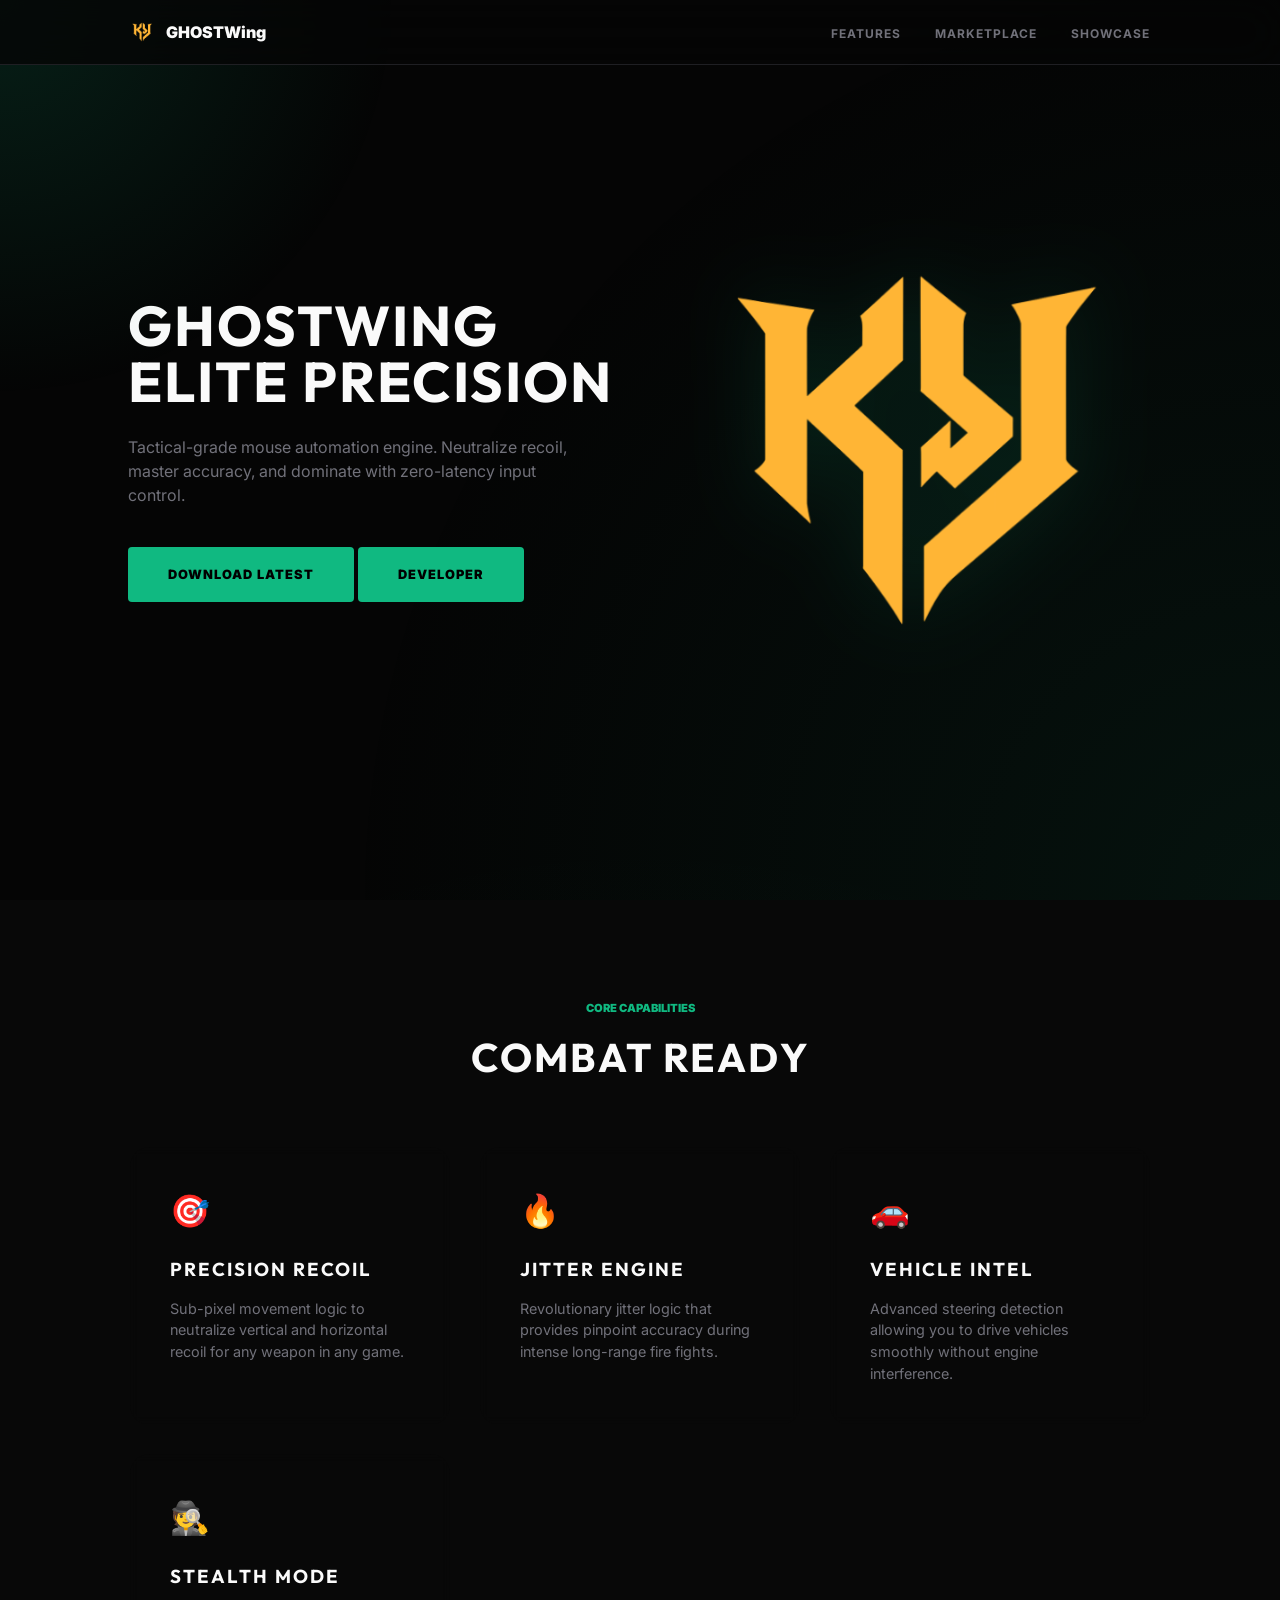
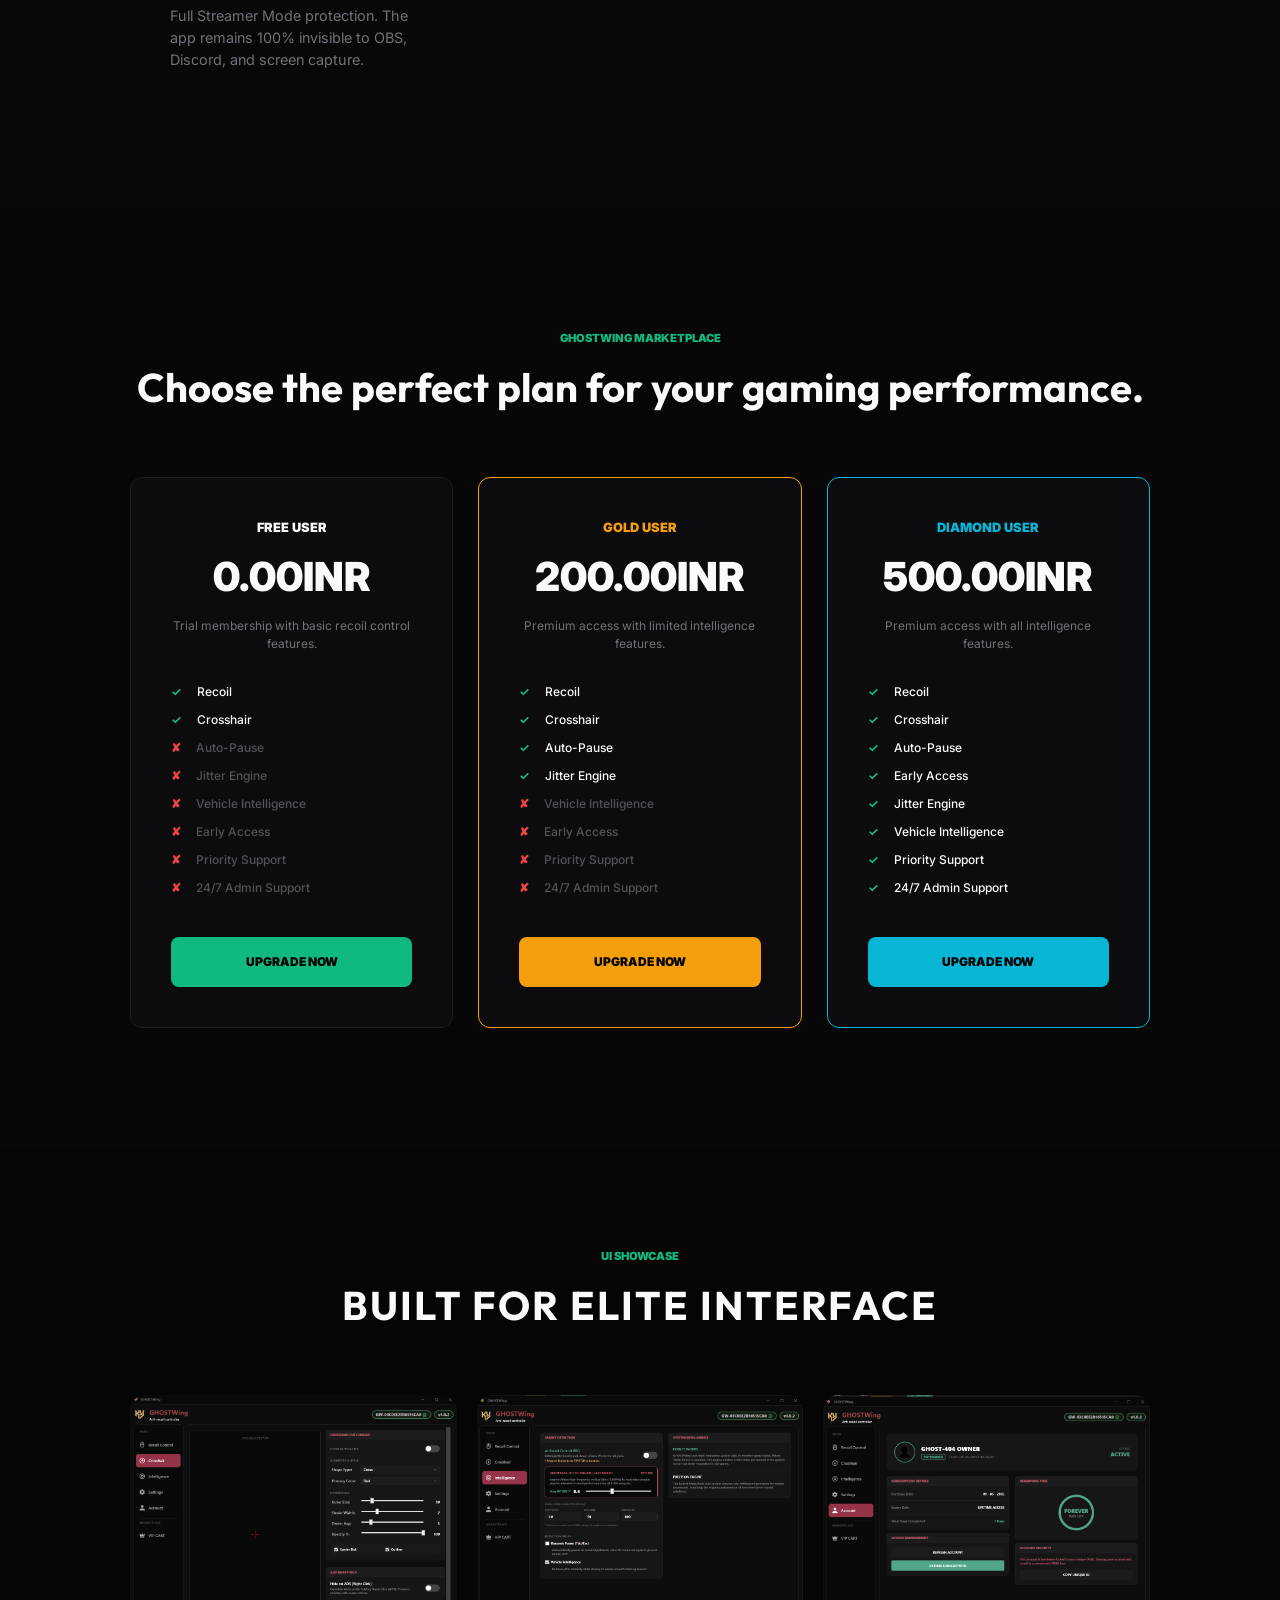
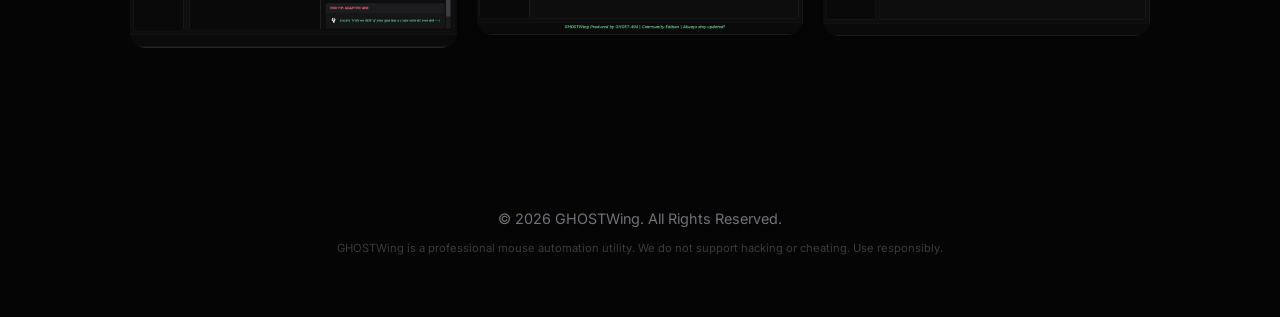
==== commit ffdf9ad7: "UI: Intensify background animations and add drifting particles for a video-like experience" ====
--- a/index.html
+++ b/index.html
@@ -1,5 +1,6 @@
 <!DOCTYPE html>
 <html lang="en">
+
 <head>
     <meta charset="UTF-8">
     <meta name="viewport" content="width=device-width, initial-scale=1.0">
@@ -7,8 +8,11 @@
     <link rel="stylesheet" href="style.css">
     <link rel="preconnect" href="https://fonts.googleapis.com">
     <link rel="preconnect" href="https://fonts.gstatic.com" crossorigin>
-    <link href="https://fonts.googleapis.com/css2?family=Inter:wght@400;700;900&family=Outfit:wght@300;600;900&display=swap" rel="stylesheet">
+    <link
+        href="https://fonts.googleapis.com/css2?family=Inter:wght@400;700;900&family=Outfit:wght@300;600;900&display=swap"
+        rel="stylesheet">
 </head>
+
 <body>
     <div id="mouse-glow"></div>
     <div class="particles">
@@ -35,7 +39,8 @@
     <header class="hero">
         <div class="hero-content">
             <h1>GHOSTWing <br><span class="accent">Elite Precision</span></h1>
-            <p>Tactical-grade mouse automation engine. Neutralize recoil, master accuracy, and dominate with zero-latency input control.</p>
+            <p>Tactical-grade mouse automation engine. Neutralize recoil, master accuracy, and dominate with
+                zero-latency input control.</p>
             <div class="hero-btns">
                 <a href="#" id="download-btn" class="btn-primary">Download Latest</a>
                 <a href="https://instagram.com/appuz.404" class="btn-primary">Developer</a>
@@ -54,22 +59,26 @@
                 <div class="feature-card glass">
                     <div class="f-icon">🎯</div>
                     <h3>Precision Recoil</h3>
-                    <p>Sub-pixel movement logic to neutralize vertical and horizontal recoil for any weapon in any game.</p>
+                    <p>Sub-pixel movement logic to neutralize vertical and horizontal recoil for any weapon in any game.
+                    </p>
                 </div>
                 <div class="feature-card glass">
                     <div class="f-icon">🔥</div>
                     <h3>Jitter Engine</h3>
-                    <p>Revolutionary jitter logic that provides pinpoint accuracy during intense long-range fire fights.</p>
+                    <p>Revolutionary jitter logic that provides pinpoint accuracy during intense long-range fire fights.
+                    </p>
                 </div>
                 <div class="feature-card glass">
                     <div class="f-icon">🚗</div>
                     <h3>Vehicle Intel</h3>
-                    <p>Advanced steering detection allowing you to drive vehicles smoothly without engine interference.</p>
+                    <p>Advanced steering detection allowing you to drive vehicles smoothly without engine interference.
+                    </p>
                 </div>
                 <div class="feature-card glass">
                     <div class="f-icon">🕵️</div>
                     <h3>Stealth Mode</h3>
-                    <p>Full Streamer Mode protection. The app remains 100% invisible to OBS, Discord, and screen capture.</p>
+                    <p>Full Streamer Mode protection. The app remains 100% invisible to OBS, Discord, and screen
+                        capture.</p>
                 </div>
             </div>
         </div>
@@ -78,13 +87,14 @@
     <section id="plans" class="pricing">
         <div class="container">
             <span class="section-label">GHOSTWing Marketplace</span>
-            <h2 class="section-title" style="text-transform: none; letter-spacing: 0;">Choose the perfect plan for your gaming performance.</h2>
+            <h2 class="section-title" style="text-transform: none; letter-spacing: 0;">Choose the perfect plan for your
+                gaming performance.</h2>
             <div class="plan-grid">
                 <!-- Free User -->
                 <div class="plan-card">
                     <div class="plan-name">FREE USER</div>
                     <div class="plan-price">0.00INR</div>
-                    <div class="plan-desc">Trial membership with basic recoil control.</div>
+                    <div class="plan-desc">Trial membership with basic recoil control features.</div>
                     <div class="features-list">
                         <div class="check"><span>✓</span> Recoil</div>
                         <div class="check"><span>✓</span> Crosshair</div>
@@ -152,10 +162,12 @@
     <footer>
         <div class="container">
             <p>© 2026 GHOSTWing. All Rights Reserved.</p>
-            <p class="disclaimer">GHOSTWing is a professional mouse automation utility. We do not support hacking or cheating. Use responsibly.</p>
+            <p class="disclaimer">GHOSTWing is a professional mouse automation utility. We do not support hacking or
+                cheating. Use responsibly.</p>
         </div>
     </footer>
 
     <script src="script.js"></script>
 </body>
-</html>
+
+</html>
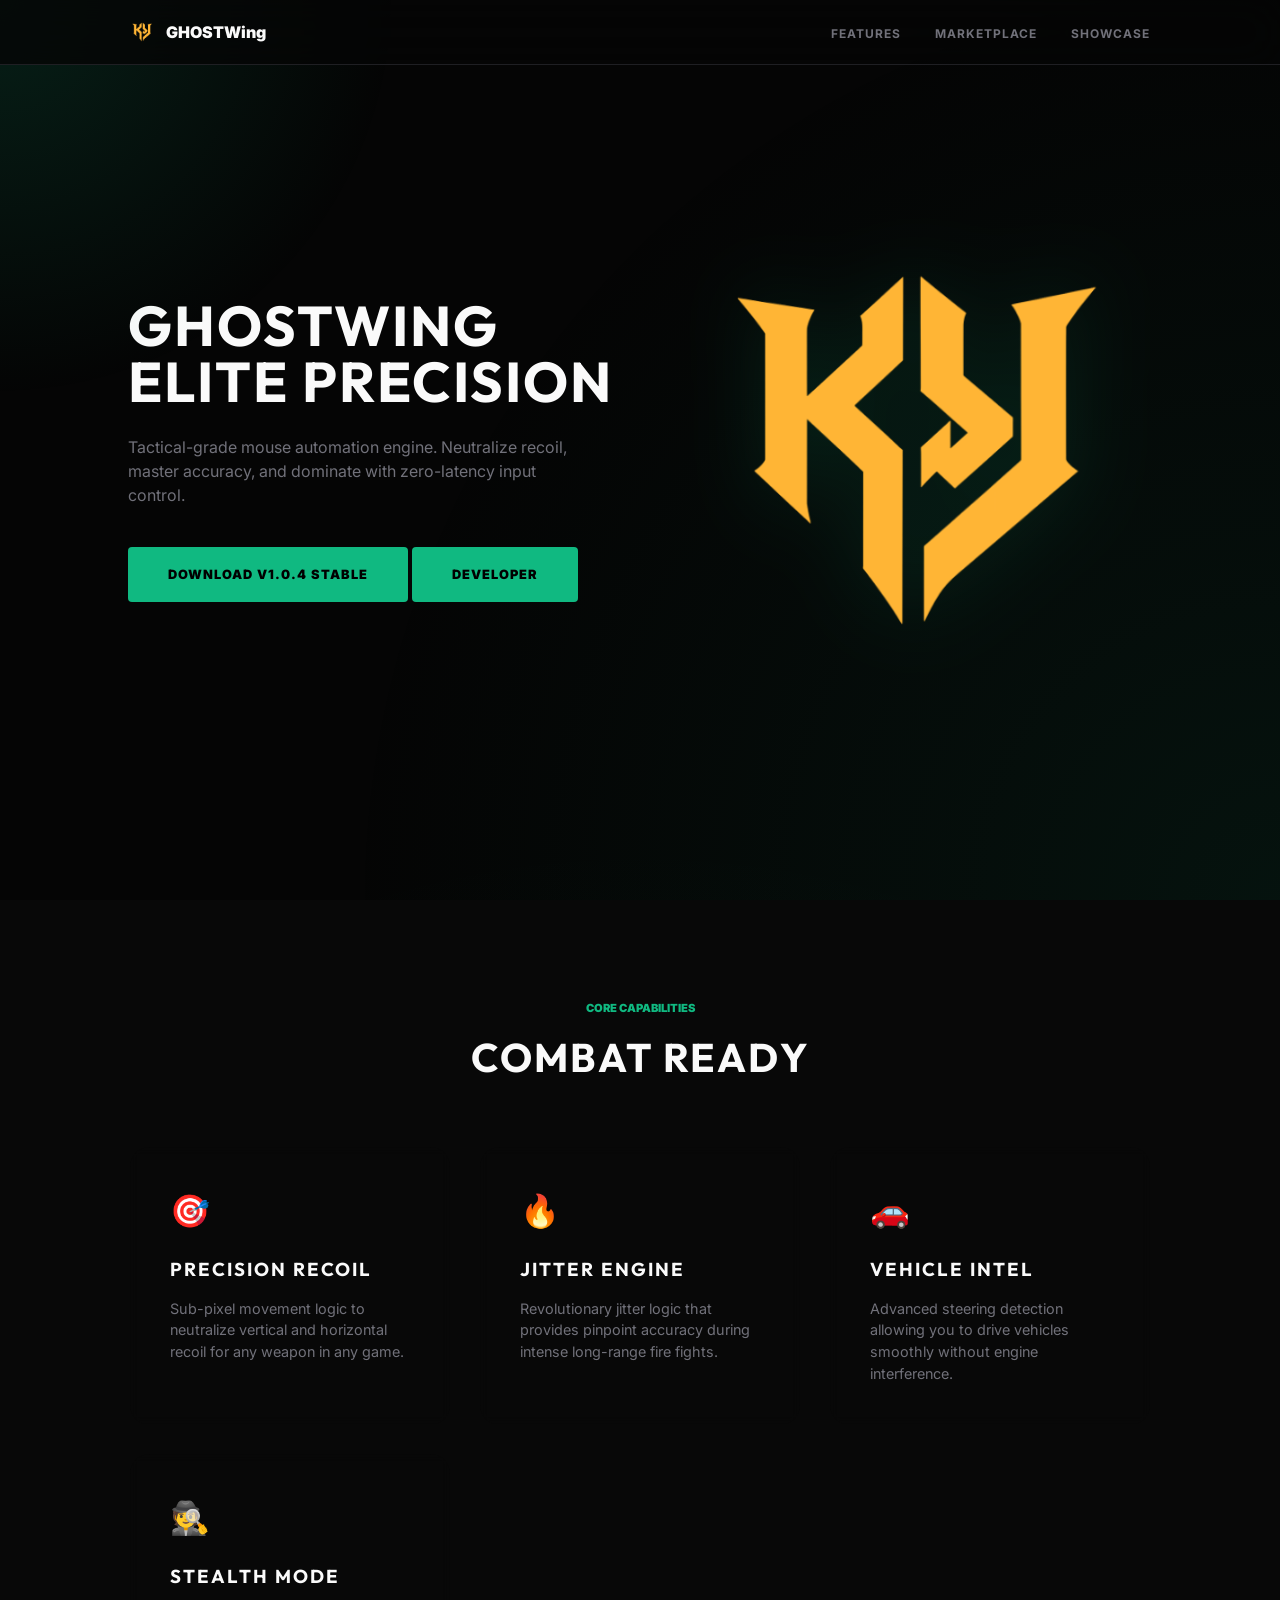
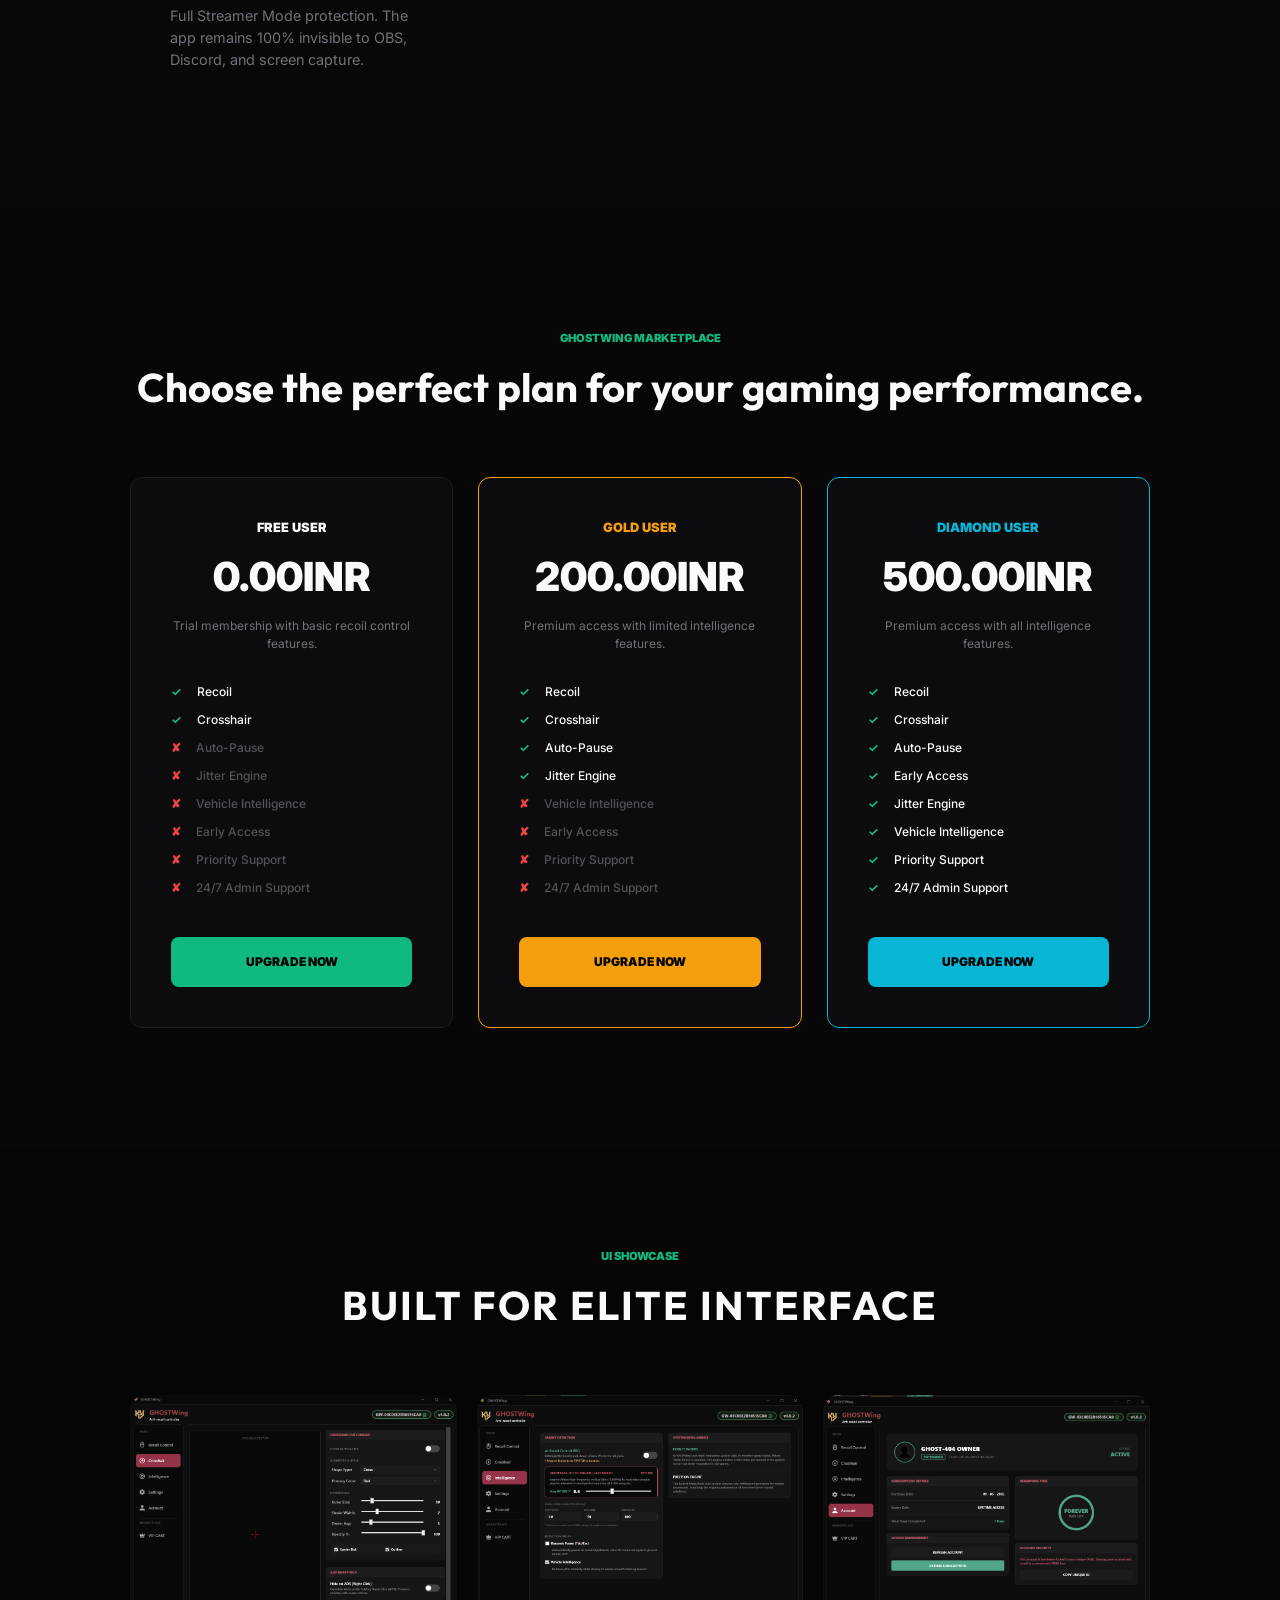
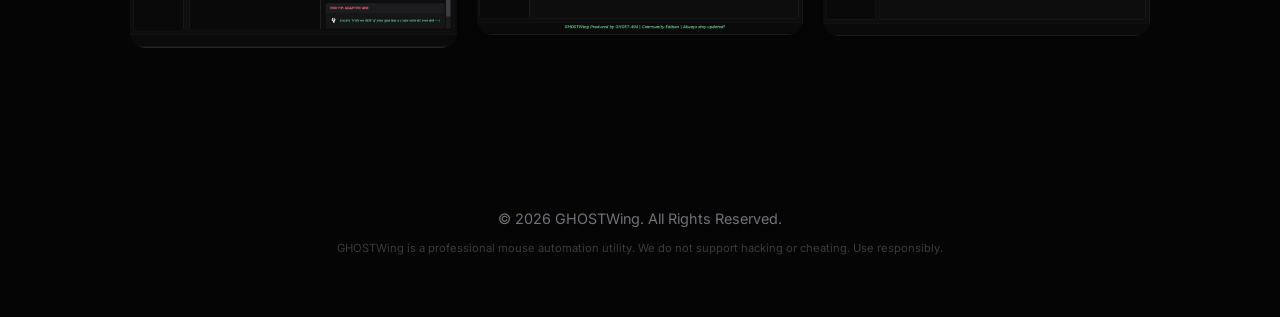
==== commit 4d44a2a3: "Release: Bump version to 1.0.4 following Full AI V2.0 upgrade" ====
--- a/index.html
+++ b/index.html
@@ -42,7 +42,7 @@
             <p>Tactical-grade mouse automation engine. Neutralize recoil, master accuracy, and dominate with
                 zero-latency input control.</p>
             <div class="hero-btns">
-                <a href="#" id="download-btn" class="btn-primary">Download Latest</a>
+                <a href="#" id="download-btn" class="btn-primary">Download v1.0.4 STABLE</a>
                 <a href="https://instagram.com/appuz.404" class="btn-primary">Developer</a>
             </div>
         </div>
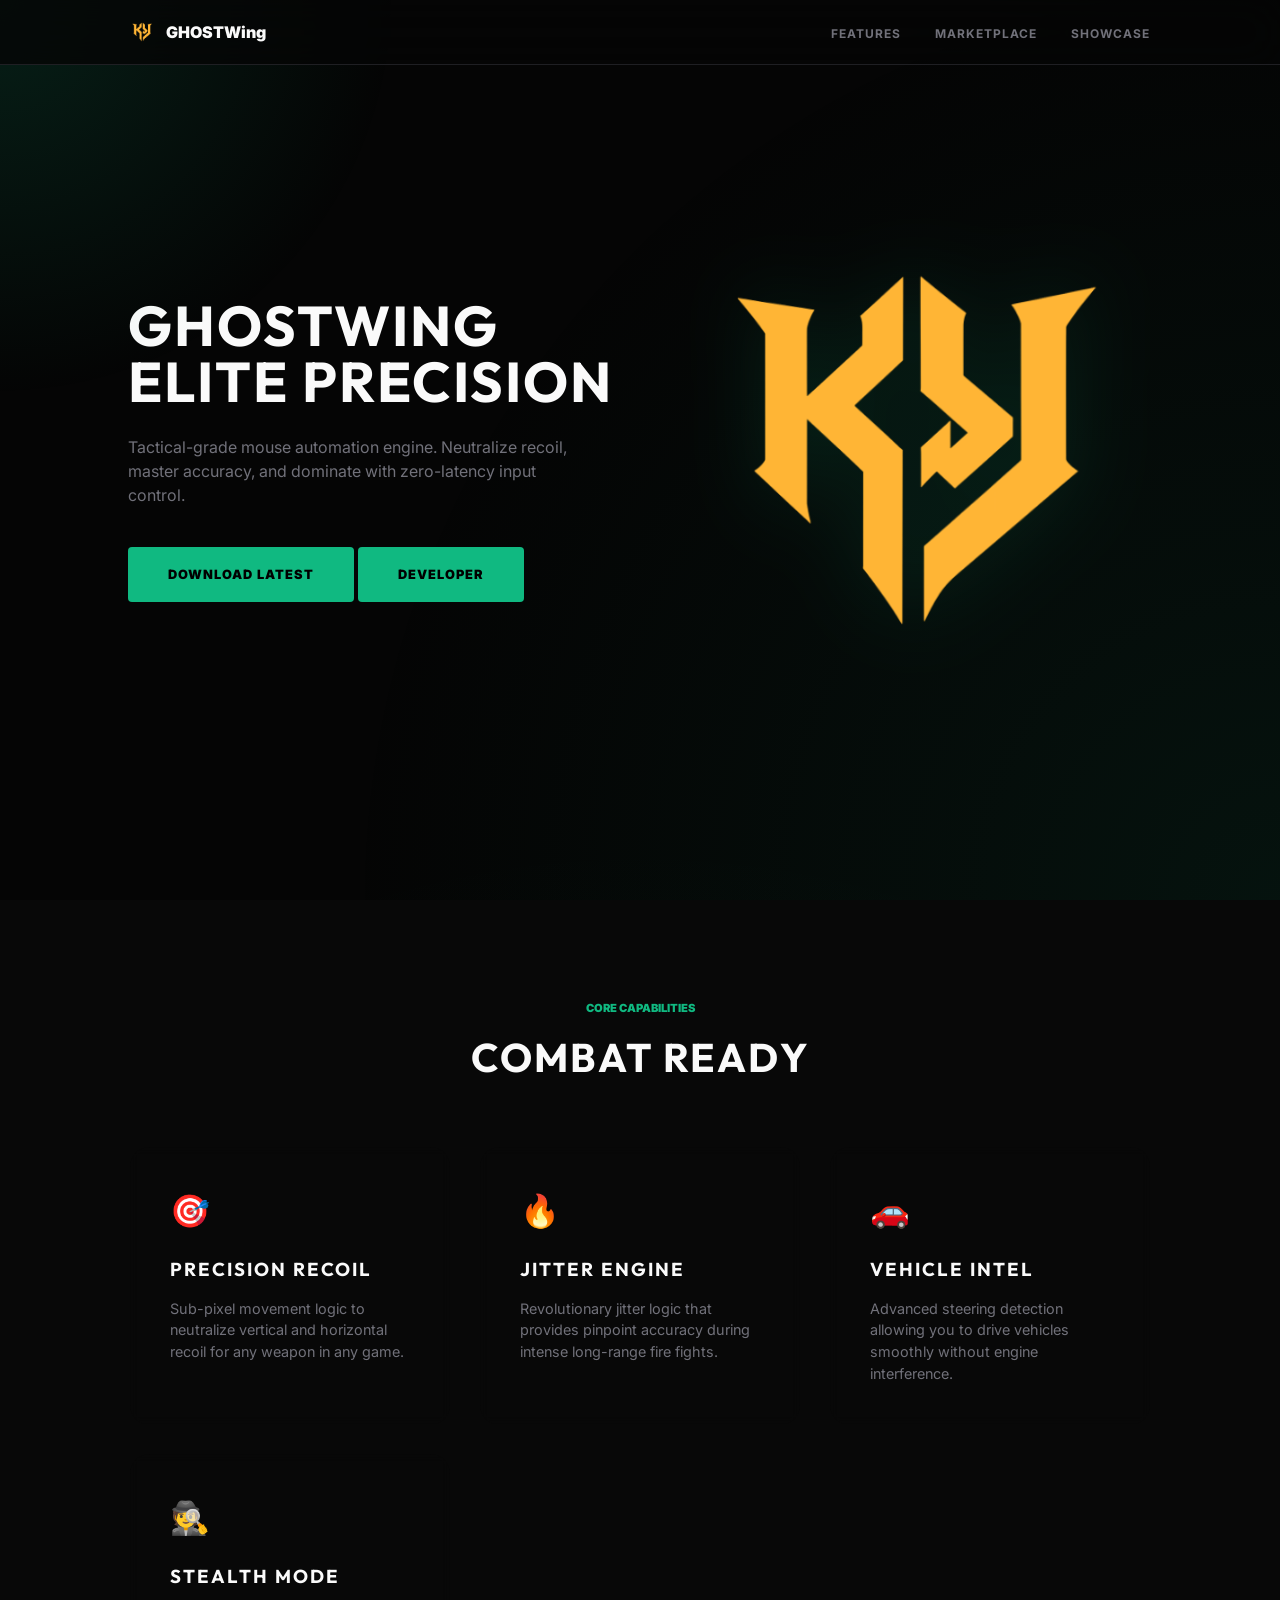
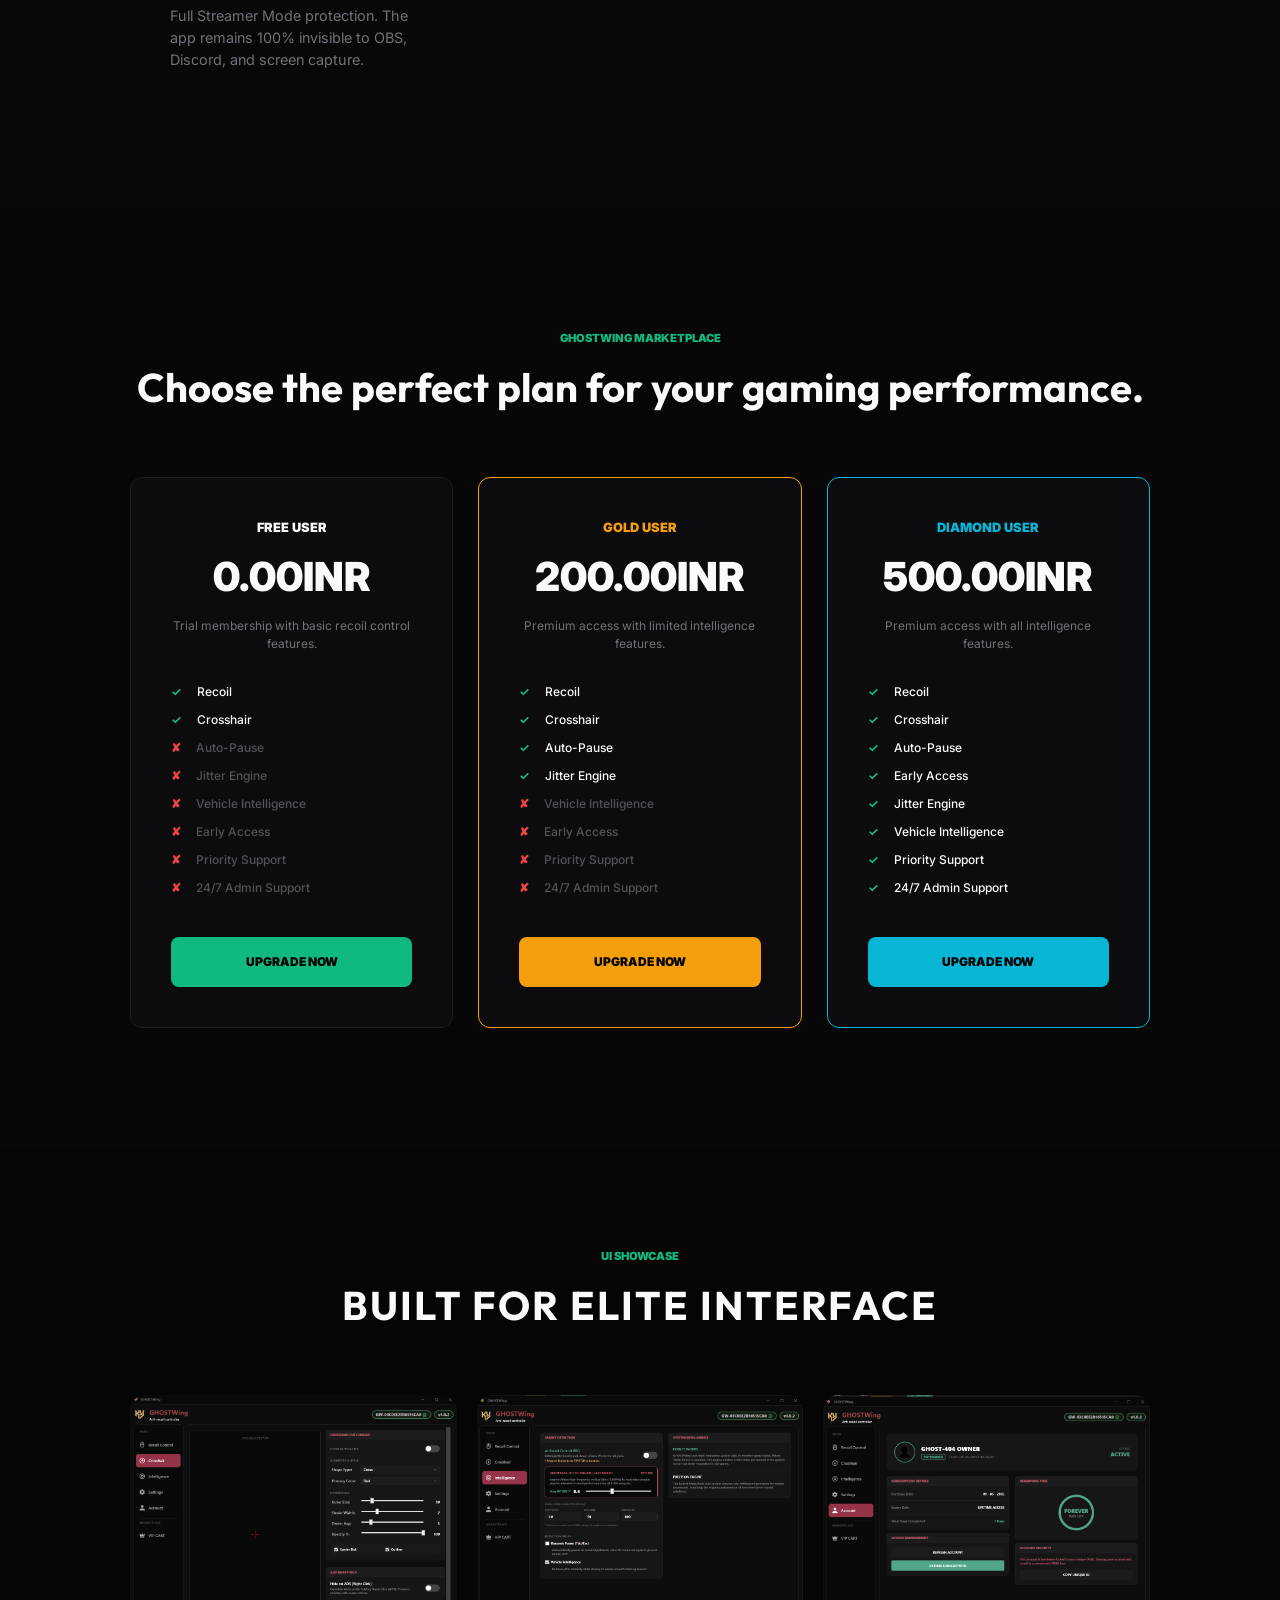
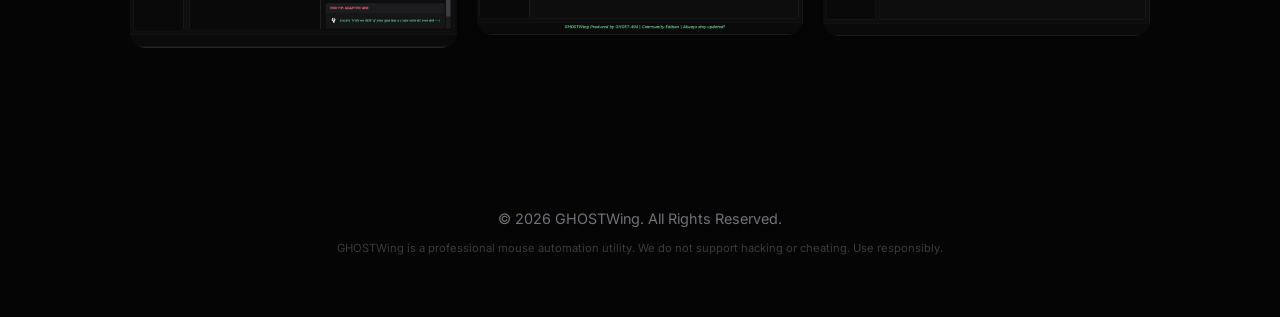
==== commit feb06727: "new" ====
--- a/index.html
+++ b/index.html
@@ -42,7 +42,7 @@
             <p>Tactical-grade mouse automation engine. Neutralize recoil, master accuracy, and dominate with
                 zero-latency input control.</p>
             <div class="hero-btns">
-                <a href="#" id="download-btn" class="btn-primary">Download v1.0.4 STABLE</a>
+                <a href="#" id="download-btn" class="btn-primary">Download Latest</a>
                 <a href="https://instagram.com/appuz.404" class="btn-primary">Developer</a>
             </div>
         </div>
